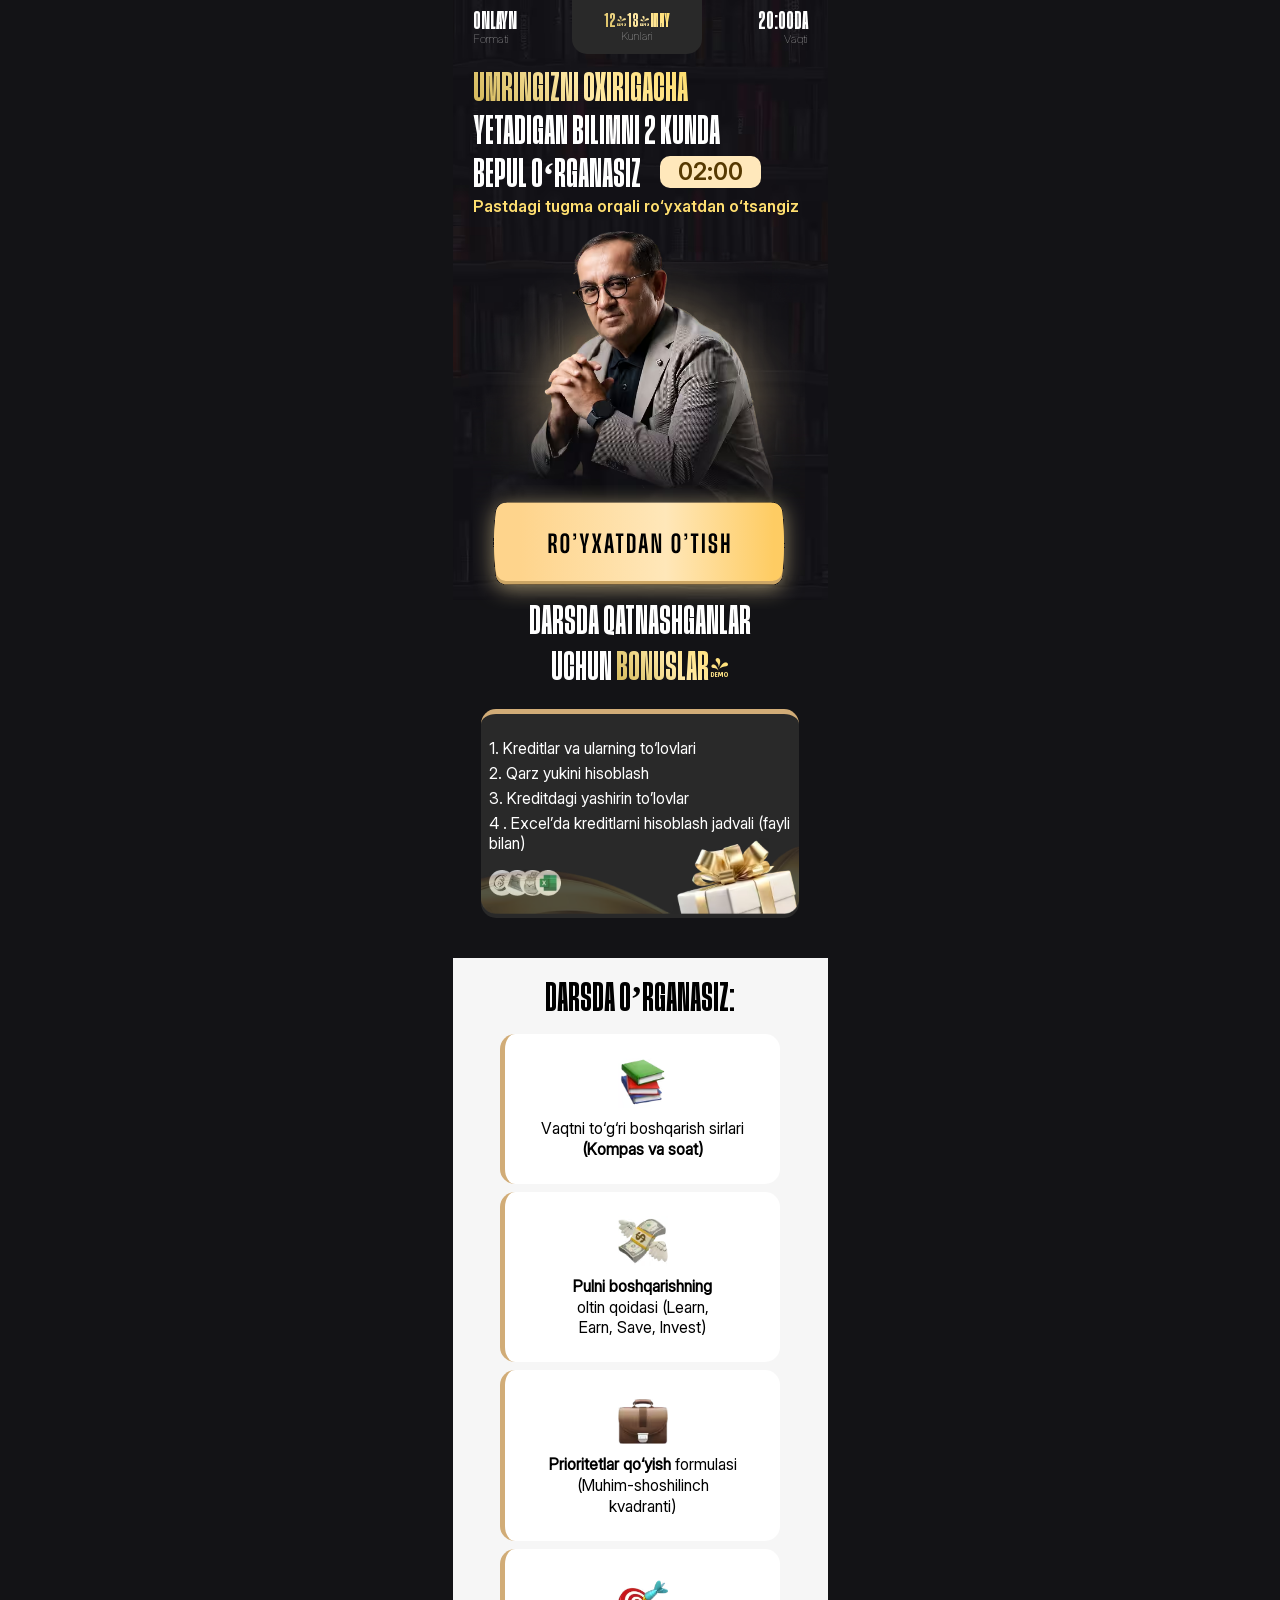
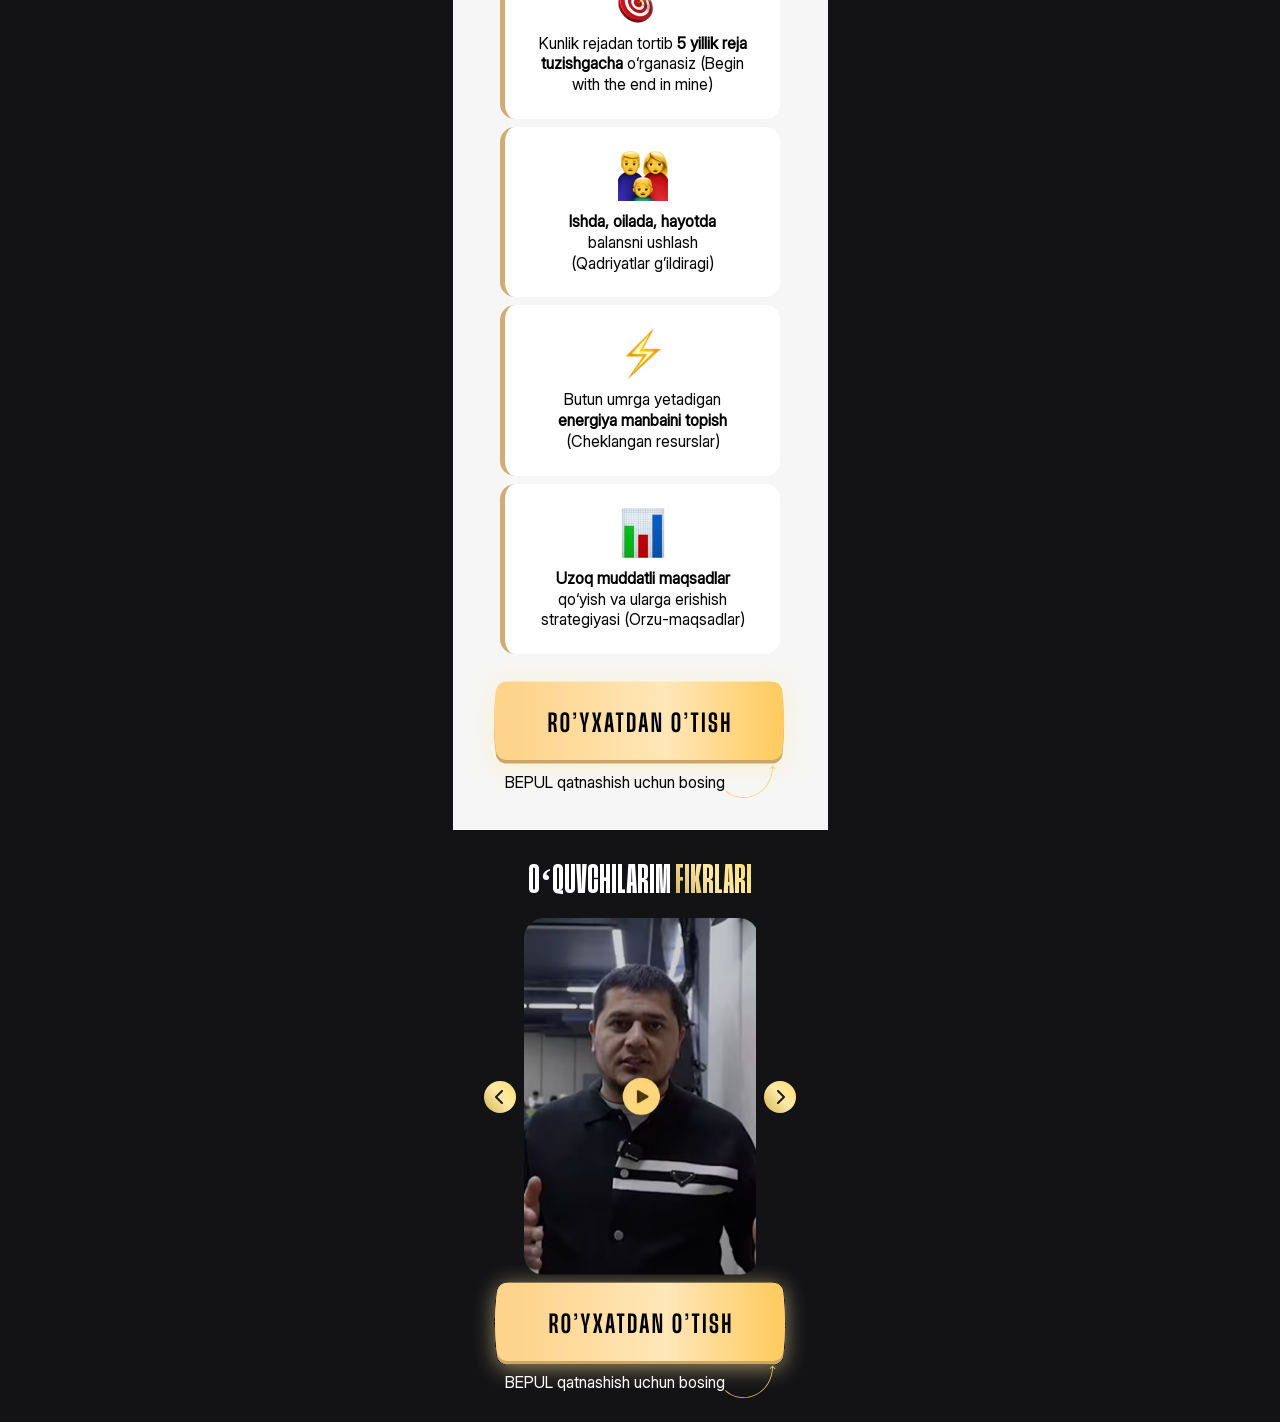
==== index.html @ b41fcd42 "add" ====
<!DOCTYPE html>
<html lang="uz">

<head>
  <meta charset="UTF-8">
  <meta name="viewport" content="width=device-width, initial-scale=1.0">
  <title>a</title>
  <style>
    * {
      margin: 0;
      padding: 0;
      box-sizing: border-box
    }

    body {
      background-color: #131316
    }

    .container {
      max-width: 375px;
      margin: 0 auto;
      padding-left: 20px;
      padding-right: 20px
    }

    .wrapper {
      background-image: url(../images/hero/wrapper__logo.avif);
      background-repeat: no-repeat;
      background-size: cover;
      background-position: center;
      max-width: 375px;
      margin: 0 auto
    }

    .header {
      max-width: 375px;
      margin: 0 auto;
      margin-bottom: 14px
    }

    .header__container {
      display: flex;
      align-items: center;
      justify-content: space-between
    }

    .header__row {
      display: flex;
      flex-direction: column;
      align-items: start
    }

    .header__row__bottom {
      display: flex;
      flex-direction: column;
      align-items: end
    }

    .row__title {
      font-family: Herokid;
      font-weight: 600;
      font-size: 23px;
      line-height: 100%;
      text-transform: uppercase;
      color: #fff
    }

    .row__description {
      font-family: InterLight;
      font-weight: 300;
      font-size: 12px;
      line-height: 100%;
      color: #C6C6C6
    }

    .header__row__col {
      display: flex;
      align-items: center;
      flex-direction: column;
      border-bottom-right-radius: 15px;
      border-bottom-left-radius: 15px;
      background-color: #292929;
      padding: 12px 32px
    }

    .col__title {
      font-family: Herokid;
      font-weight: 600;
      font-size: 18px;
      line-height: 100%;
      text-align: center;
      text-transform: uppercase;
      color: #fff0;
      background: linear-gradient(229.81deg, #FFDF70 .91%, #FFE9A6 47.68%, rgb(255 223 112 / .831373) 94.44%);
      background-clip: text
    }

    .hero {
      padding-bottom: 32px
    }

    .hero__col {
      display: flex;
      align-items: end
    }

    .hero__title {
      font-family: Herokid;
      font-weight: 600;
      font-size: clamp(24px, 10vw, 36px);
      line-height: 120%;
      letter-spacing: 2%;
      text-transform: uppercase;
      color: #FFF
    }

    .hero__title span {
      background: linear-gradient(229.81deg, #FFDF70 .91%, #FFE9A6 47.68%, rgb(255 223 112 / .831373) 94.44%);
      color: #fff0;
      background-clip: text
    }

    .timer-container {
      background-color: #FFE8BB;
      height: 32px;
      padding: 4px 18px;
      border-radius: 10px;
      margin-left: -60px;
      margin-bottom: 10px
    }

    .timer {
      font-family: InterSemiBold;
      font-weight: 700;
      font-size: 23.75px;
      line-height: 100%;
      letter-spacing: 0%;
      text-transform: uppercase;
      color: #563901
    }

    .hero__text {
      font-family: InterSemiBold;
      font-weight: 600;
      font-size: clamp(12px, 4vw, 16px);
      line-height: 100%;
      color: #FFDF70;
      margin-bottom: 11px
    }

    .logo {
      max-width: 332px;
      width: 100%;
      height: auto;
    }

    .btn {
      background-color: #fff0;
      border: none;
      max-width: 332px;
      width: 100%;
      margin-top: -120px
    }

    .btn__img {
      max-width: 332px;
      width: 100%;
      cursor: pointer;
      height: auto
    }

    .bonus {
      margin-top: -45px;
      padding-bottom: 40px;
      background-color: #131316;
      max-width: 375px;
      margin-left: auto;
      margin-right: auto
    }

    .bonus__title {
      font-family: Herokid;
      font-weight: 600;
      font-size: 36px;
      line-height: 130%;
      text-align: center;
      text-transform: uppercase;
      color: #FFF;
      margin-bottom: 16px
    }

    .bonus__title span {
      background: linear-gradient(229.81deg, #FFDF70 .91%, #FFE9A6 47.68%, rgb(255 223 112 / .831373) 94.44%);
      background-clip: text;
      color: #fff0
    }

    .bonus__inner {
      max-width: 318px;
      width: 100%;
      background-color: #292929;
      border-top: 5px solid #D1AC77;
      border-radius: 15px;
      margin-left: auto;
      margin-right: auto
    }

    .bonus__list {
      list-style: none;
      padding: 24px 0 16px 8px;
      display: flex;
      flex-direction: column;
      gap: 4px
    }

    .bonus__link {
      font-family: InterRegular;
      font-weight: 400;
      font-size: 16px;
      line-height: 130%;
      text-decoration: none;
      color: #fff
    }

    .bonus__images {
      padding: 0 0 0 8px;
      height: auto
    }

    .bonus__logo {
      margin-top: -870px;
      height: auto;
      max-width: 332px;
      width: 100%
    }

    .learn {
      padding-top: 24px;
      padding-bottom: 18px;
      background-color: #F6F6F6;
      max-width: 375px;
      margin-left: auto;
      margin-right: auto
    }

    .learn__title {
      font-family: Herokid;
      font-weight: 600;
      font-size: 36px;
      line-height: 100%;
      text-transform: uppercase;
      color: #000;
      text-align: center;
      margin-bottom: 16px
    }

    .learn__inner {
      margin-bottom: 120px
    }

    .inner__row {
      max-width: 280px;
      width: 100%;
      padding: 24px 30px;
      background-color: #FFF;
      border-left: 5px solid #D1AC77;
      border-radius: 15px;
      display: flex;
      align-items: center;
      flex-direction: column;
      gap: 10px;
      justify-content: center;
      margin-left: auto;
      margin-right: auto;
      margin-bottom: 8px
    }

    .learn__text {
      font-family: InterRegular;
      font-weight: 400;
      font-size: 16px;
      line-height: 130%;
      letter-spacing: 0%;
      text-align: center
    }

    .learn__image {
      height: auto
    }

    .learn__text b {
      font-weight: 900;
      font-size: 16px;
      line-height: 130%
    }

    .bottom__flex {
      margin-top: -40px;
      display: flex;
      align-items: center;
      justify-content: center
    }

    .flex__text {
      font-family: InterRegular;
      font-weight: 400;
      font-size: 16px;
      line-height: 100%
    }

    .reviews {
      background-color: #131316;
      max-width: 375px;
      margin-left: auto;
      margin-right: auto;
      padding: 34px 0 10px
    }

    .reviews__title {
      font-family: Herokid;
      font-weight: 600;
      font-size: 36px;
      line-height: 100%;
      text-align: center;
      text-transform: uppercase;
      margin-bottom: 18px;
      color: #fff
    }

    .reviews__title span {
      background: linear-gradient(229.81deg, #FFDF70 .91%, #FFE9A6 47.68%, rgb(255 223 112 / .831373) 94.44%);
      background-clip: text;
      color: #fff0
    }

    .reviews__slider {
      display: flex;
      align-items: center;
      justify-content: center;
      gap: 8px;
      margin-bottom: 110px
    }

    .reviews__nav {
      flex-shrink: 0;
      width: 32px;
      height: 32px;
      border: none;
      border-radius: 50%;
      background: linear-gradient(229.81deg, #FFDF70 .91%, #FFE9A6 47.68%, rgb(255 223 112 / .831373) 94.44%);
      display: flex;
      align-items: center;
      justify-content: center;
      cursor: pointer
    }

    .reviews__viewport {
      width: 232px;
      overflow: hidden
    }

    .reviews__track {
      display: flex;
      gap: 20px;
      transition: transform 0.4s ease;
      will-change: transform
    }

    .track__img {
      height: auto
    }

    .reviews__slide {
      flex: 0 0 100%;
      display: flex;
      justify-content: center
    }

    .reviews__card {
      position: relative;
      width: 100%;
      max-width: 230px;
      aspect-ratio: 232 / 312;
      border-radius: 12px;
      background-color: #2A2A2A;
      background-size: cover;
      background-position: center;
      background-repeat: no-repeat;
      overflow: hidden;
      height: 357px
    }

    .reviews__play {
      position: absolute;
      top: 50%;
      left: 50%;
      transform: translate(-50%, -50%);
      width: 48px;
      height: 48px;
      border: none;
      border-radius: 50%;
      background: linear-gradient(229.81deg, #FFDF70 .91%, #FFE9A6 47.68%, rgb(255 223 112 / .831373) 94.44%);
      display: flex;
      align-items: center;
      justify-content: center;
      cursor: pointer
    }

    .reviews__play svg {
      margin-left: 3px
    }

    .reviews__bottom {
      display: flex;
      flex-direction: column;
      align-items: center
    }

    .reviews__flex {
      margin-top: -40px
    }

    .reviews__flex-text {
      color: #FFF
    }
  </style>
  <link rel="stylesheet" href="./css/main.css" media="print" onload="this.media='all'" />
  <noscript>
    <link rel="stylesheet" href="./css/main.css" />
  </noscript>
</head>

<body>

  <div class="wrapper">
    <header class="header">
      <div class="header__container container">
        <div class="header__row">
          <h4 class="row__title">Onlayn</h4>
          <p class="row__description">Formati</p>
        </div>
        <div class="header__row__col">
          <h4 class="col__title">12-13-may</h4>
          <p class="row__description">Kunlari</p>
        </div>
        <div class="header__row__bottom">
          <h4 class="row__title">20:00da</h4>
          <p class="row__description">Vaqti</p>
        </div>
      </div>
    </header>

    <section class="hero">
      <div class="hero__container container">
        <div class="hero__col">
          <h1 class="hero__title"><span>Umringizni oxirigacha <br></span> yetadigan bilimni 2 kunda <br> bepul
            o‘rganasiz </h1>
          <div class="timer-container">
            <p class="timer" id="timer">01:59</p>
          </div>
        </div>
        <p class="hero__text">Pastdagi tugma orqali ro‘yxatdan o‘tsangiz</p>
        <img src="./images/hero/logo.avif" width="336" height="337" fetchpriority="high" decoding="async" alt="img"
          class="logo">
        <button class="btn" id="open">
          <img src="./images/hero/btn.svg" width="352" height="160" loading="lazy" decoding="async" alt="img"
            class="btn__img">
        </button>
      </div>
    </section>
  </div>

  <section class="bonus">
    <div class="bonus__container container">
      <h2 class="bonus__title">darsda qatnashganlar <br>
        uchun <span>bonuslar!</span></h2>
      <div class="bonus__inner">
        <ul class="bonus__list">
          <li class="bonus__item">
            <a href="" class="bonus__link">
              1. Kreditlar va ularning to‘lovlari
            </a>
          </li>
          <li class="bonus__item">
            <a href="" class="bonus__link">
              2. Qarz yukini hisoblash
            </a>
          </li>
          <li class="bonus__item">
            <a href="" class="bonus__link">
              3. Kreditdagi yashirin to’lovlar
            </a>
          </li>
          <li class="bonus__item">
            <a href="" class="bonus__link">
              4 . Excel’da kreditlarni hisoblash
              jadvali (fayli bilan)
            </a>
          </li>
        </ul>
        <img src="./images/bonus/bonus__image.avif" width="80" height="25" loading="lazy" decoding="" alt=""
          class="bonus__images">
        <img src="./images/bonus/Mask group (4).avif" width="338" height="146" loading="lazy" decoding="async" alt=""
          class="bonus__logo">
      </div>
    </div>
  </section>

  <section class="learn">
    <div class="learn__container container">
      <h2 class="learn__title">darsda o’rganasiz:</h2>
      <div class="learn__inner">
        <div class="inner__row">
          <img src="./images/learn/📚.avif" width="50" height="62" alt="img" loading="lazy" decoding="async"
            class="learn__image">
          <p class="learn__text">Vaqtni to‘g‘ri boshqarish sirlari <b>(Kompas va soat)</b></p>
        </div>
        <div class="inner__row">
          <img src="./images/learn/💸.avif" width="50" height="62" alt="img" loading="lazy" decoding="async"
            class="learn__image">
          <p class="learn__text"><b>Pulni boshqarishning</b> <br> oltin qoidasi (Learn, <br> Earn, Save, Invest)</p>
        </div>
        <div class="inner__row">
          <img src="./images/learn/💼.avif" width="50" height="62" alt="img" loading="lazy" decoding="async"
            class="learn__image">
          <p class="learn__text"><b>Prioritetlar qo‘yish</b> formulasi <br> (Muhim-shoshilinch <br> kvadranti)</p>
        </div>
        <div class="inner__row">
          <img src="./images/learn/🎯.avif" width="50" height="62" alt="img" loading="lazy" decoding="async"
            class="learn__image">
          <p class="learn__text">Kunlik rejadan tortib <b>5 yillik reja tuzishgacha</b> o‘rganasiz (Begin with the end
            in mine)
          </p>
        </div>
        <div class="inner__row">
          <img src="./images/learn/👨‍👩‍👦.avif" width="50" height="62" alt="img" loading="lazy" decoding="async"
            class="learn__image">
          <p class="learn__text"><b>Ishda, oilada, hayotda <br></b> balansni ushlash <br> (Qadriyatlar g’ildiragi)</p>
        </div>
        <div class="inner__row">
          <img src="./images/learn/⚡️.avif" width="50" height="62" alt="img" loading="lazy" decoding="async"
            class="learn__image">
          <p class="learn__text">Butun umrga yetadigan <b>energiya manbaini topish</b> (Cheklangan resurslar)</p>
        </div>
        <div class="inner__row">
          <img src="./images/learn/📊.avif" width="50" height="62" alt="img" loading="lazy" decoding="async"
            class="learn__image">
          <p class="learn__text"><b>Uzoq muddatli maqsadlar</b> qo‘yish va ularga erishish strategiyasi (Orzu-maqsadlar)
          </p>
        </div>
      </div>
      <div class="learn__bottom">
        <button class="btn" id="open">
          <img src="./images/hero/btn.svg" width="352" height="160" loading="lazy" decoding="async" alt="img"
            class="btn__img">
        </button>
        <div class="bottom__flex">
          <p class="flex__text">BEPUL qatnashish uchun bosing </p>
          <img src="./images/learn/learn__arrow.svg" width="51" height="60" loading="lazy" decoding="async" alt="">
        </div>
      </div>
    </div>
  </section>

  <footer class="reviews">
    <div class="reviews__container container">
      <h2 class="reviews__title">O‘quvchilarim <span>fikrlari</span></h2>
      <div class="reviews__slider">
        <button class="reviews__nav reviews__nav--prev" type="button" aria-label="Oldingi">
          <svg width="14" height="14" viewBox="0 0 14 14" fill="none" xmlns="http://www.w3.org/2000/svg">
            <path d="M9 1L3 7L9 13" stroke="#1A1A1A" stroke-width="2" stroke-linecap="round" stroke-linejoin="round" />
          </svg>
        </button>
        <div class="reviews__viewport">
          <div class="reviews__track">
            <img src="./images/swiper.avif" width="235" height="235" loading="lazy" decoding="async" alt="img"
              class="track__img">
          </div>
        </div>
        <button class="reviews__nav reviews__nav--next" type="button" aria-label="Keyingi">
          <svg width="14" height="14" viewBox="0 0 14 14" fill="none" xmlns="http://www.w3.org/2000/svg">
            <path d="M5 1L11 7L5 13" stroke="#1A1A1A" stroke-width="2" stroke-linecap="round" stroke-linejoin="round" />
          </svg>
        </button>
      </div>
      <div class="reviews__bottom">
        <button class="btn" id="open">
          <img src="./images/hero/btn.svg" width="352" height="160" loading="lazy" decoding="async" alt="img"
            class="btn__img">
        </button>
        <div class="bottom__flex reviews__flex">
          <p class="flex__text reviews__flex-text">BEPUL qatnashish uchun bosing</p>
          <img src="./images/learn/learn__arrow.svg" width="51" height="60" loading="lazy" decoding="async" alt="">
        </div>
      </div>
    </div>
  </footer>

  <div id="registrationModal" class="homeModal" style="display: none">
    <div class="homeModalOverlay"></div>
    <div class="homeFormContainer">
      <button class="closeButton" id="closeModalBtn">
        <svg xmlns="http://www.w3.org/2000/svg" width="16" height="16" viewBox="0 0 12 12" fill="none">
          <path d="M1 11L11 1M1 1.00001L11 11" stroke="currentColor" stroke-width="1.5" stroke-linecap="round" />
        </svg>
      </button>
      <div class="homeFormTop">
        <h1 class="homeFormTopTitle">
          Ro'yxatdan o'tish uchun <br> ma'lumotlaringizni kiriting!
        </h1>
      </div>
      <form id="registrationForm" name="contact-form">
        <div class="HomeFormRow">
          <label class="HomeFormRowLabel" for="name">Ismingiz:</label>
          <input class="HomeFormRowInput" type="text" id="name" name="name" placeholder="Ismingizni kiriting"
            autocomplete="name" />
          <p class="homeFormErrorText" id="nameError" style="display: none">❌ Ismingizni kiriting!</p>
        </div>

        <div class="HomeFormRow">
          <label class="HomeFormRowLabel" for="phone">Telefon raqamingiz:</label>
          <div class="phone-input-container">
            <button type="button" class="selected-country" id="selectedCountry">
              <div id="selectedCountryFlag" style="display: flex; align-items: center;"></div>
              <svg id="dropdownIcon" xmlns="http://www.w3.org/2000/svg" width="16" height="16" viewBox="0 0 24 24"
                fill="none" stroke="currentColor" stroke-width="2" stroke-linecap="round" stroke-linejoin="round">
                <polyline points="6 9 12 15 18 9"></polyline>
              </svg>
              <span class="selected-code" id="selectedCountryCodeText">+998</span>
            </button>
            <div class="country-dropdown" id="countryDropdown" style="display:none"></div>
            <div class="phone-field" style="flex: 1;">
              <input class="HomeFormRowInput phone-input" type="tel" id="phone" name="phone" inputmode="numeric"
                placeholder="88 888 88 88" autocomplete="tel"
                style="border: none; background-color: transparent; padding-left: 5px; width: 100%;" />
            </div>
          </div>
          <p class="homeFormErrorText" id="phoneError" style="display:none">❌ Telefon raqam mos emas!</p>
        </div>

        <button type="submit" class="HomeFormBtn" id="submitBtn">DAVOM ETISH</button>
      </form>
    </div>
  </div>

  <script defer src="./js/phoneFormatter.js"></script>
  <script defer src="./js/app.js"></script>
</body>

</html>
---- css/main.css ----
@font-face {
  font-family: Herokid;
  src: url(../fonts/Herokid/Herokid.subset.woff2) format('woff2');
  font-display: swap;
}

@font-face {
  font-family: InterLight;
  src: url(../fonts/Inter/Inter_28pt-Thin.subset.woff2) format('woff2');
  font-display: swap;
}

@font-face {
  font-family: InterRegular;
  src: url(../fonts/Inter/Inter_28pt-Regular.subset.woff2) format('woff2');
  font-display: swap;
}

@font-face {
  font-family: InterSemiBold;
  src: url(../fonts/Inter/Inter_28pt-SemiBold.subset.woff2) format('woff2');
  font-display: swap;
}

.homeModal,.homeModalOverlay{position:fixed;top:0;height:100vh;width:100%;left:0}.homeModal{z-index:30;justify-content:center;align-items:center;display:flex}.homeModalOverlay{background-color:rgb(0 0 0 / .3);backdrop-filter:blur(5px)}.homeFormContainer{position:fixed;z-index:30;background-color:#fff;color:#000;border-radius:8px;padding:20px 40px 40px;width:100%;max-width:520px;box-shadow:0 4px 12px rgb(0 0 0 / .1);margin:0 20px;top:50%;left:50%;transform:translate(-50%,-50%)}.homeFormTop{display:flex;justify-content:space-between}.homeFormTopTitle{font-family:Inter,sans-serif;font-size:clamp(21px, 6.6vw, 24px);margin:0 0 20px;color:#000;font-weight:600;text-align:center;margin-left:auto;margin-right:auto}.closeButton{background:0 0;border:none;cursor:pointer;padding:4px;justify-content:center;align-items:center;display:flex;position:absolute;top:20px;right:20px;color:#000}.homeFormErrorText{color:#e53e3e;margin-bottom:12px;font-size:14px;font-family:system-ui,-apple-system,sans-serif;padding-top:5px;padding-bottom:5px}.HomeFormRowInput,.HomeFormRowLabel{font-family:system-ui,-apple-system,sans-serif;font-size:18px}.HomeFormRow{margin-bottom:20px}.HomeFormRowLabel{display:block;margin-bottom:6px;color:#000}.HomeFormRowInput{width:100%;padding:10px 16px;border:1px solid #c9c9c9;min-height:48px;background-color:#f3f7f8;border-radius:6px;font-weight:400;outline:0;height:50px;transition:border-color .2s}.HomeFormRowInput:focus{border-color:#FB0}.HomeFormRowInput::placeholder{color:#aaa}.HomeFormBtn{font-family:sans-serif;height:60px;width:100%;cursor:pointer;border-radius:10px;background:#FB0;transition:.3s;font-weight:700;font-size:28px;color:#fff;text-transform:uppercase;border:none;position:relative;display:flex;align-items:center;justify-content:center}.phone-input-container{display:flex;align-items:center;position:relative;border:1px solid #c9c9c9;background-color:#fff0;border-radius:6px}.selected-code{display:flex;margin-left:10px}.selected-country{display:flex;align-items:center;padding:10px;padding-right:0;border-radius:6px;cursor:pointer;min-height:50px;font-family:sans-serif;font-size:18px;font-weight:400;min-width:max-content;border:none;background-color:#fff0}.country-dropdown{position:absolute;top:110%;left:0;width:100%;background-color:#fff;border:1px solid #c9c9c9;border-radius:6px;box-shadow:0 4px 12px rgb(0 0 0 / .1);z-index:40;max-height:200px;overflow-y:auto}.country-option{display:flex;justify-content:space-between;align-items:center;padding:10px;cursor:pointer}.country-option:hover{background-color:#f3f7f8}.country-option.selected{background-color:#e6f0fa}@media screen and (max-width:768px){.homeFormContainer{max-width:100%;padding:80px 20px 20px;margin:0;border-radius:6px;height:100vh}.homeFormTopTitle{text-align:center;max-width:408px;margin-left:auto;margin-right:auto;font-weight:700;margin-bottom:15px}.homeFormTop{flex-direction:column;align-items:flex-start}.closeButton{width:100%;height:50px;background-color:#000;color:#fff;padding-right:20px;top:0;left:0;justify-content:end}.homeFormErrorText{font-size:12px;margin-bottom:8px}.HomeFormRowLabel{margin-bottom:6px}.HomeFormRowInput{padding:0 12px;min-height:40px;background-color:#fff0}.HomeFormRowInput::placeholder{color:#a3a3a3}.HomeFormBtn{font-size:18px;font-weight:700;margin-top:24px}}@media screen and (max-width:480px){.homeFormContainer{max-width:100%;padding:80px 20px 20px;margin:0;border-radius:6px;height:100vh}.homeFormTopTitle{text-align:center;margin:0 auto 15px}.homeFormErrorText{font-size:12px;margin-bottom:8px}.HomeFormRowLabel{margin-bottom:6px}.HomeFormRowInput{padding:0 12px;min-height:40px;background-color:#fff0;border-radius:10px}.HomeFormRowInput::placeholder{color:#a3a3a3}.HomeFormBtn{font-size:16px;padding:10px 0;margin-top:24px;height:50px}}.homeModal,.homeModalOverlay{position:fixed;top:0;height:100vh;width:100%;left:0}.homeModal{z-index:30;justify-content:center;align-items:center;display:flex}.homeModalOverlay{background-color:rgb(0 0 0 /.3);backdrop-filter:blur(5px)}.homeFormContainer{position:relative;z-index:30;background-color:#fff;color:#000;border-radius:8px;padding:20px 40px 40px;width:100%;max-width:520px;box-shadow:0 4px 12px rgb(0 0 0 / .1);margin:0 20px;position:fixed;top:50%;left:50%;transform:translate(-50%,-50%)}.homeFormTop{display:flex;justify-content:space-between}.homeFormTopTitle{font-family:Inter,sans-serif;font-size:clamp(21px, 6.6vw, 24px);margin:0 0 20px;color:#000;font-weight:600;text-align:center;margin-left:auto;margin-right:auto}.closeButton{background:0 0;border:none;cursor:pointer;padding:4px;justify-content:center;align-items:center;display:flex;position:absolute;top:20px;right:20px;color:#000}.homeFormErrorText{color:#e53e3e;margin-bottom:12px;font-size:14px;font-family:system-ui,-apple-system,BlinkMacSystemFont,"Segoe UI",sans-serif;padding-top:5px;padding-bottom:5px}.HomeFormRowInput,.HomeFormRowLabel{font-family:system-ui,-apple-system,BlinkMacSystemFont,"Segoe UI",sans-serif;font-size:18px}.HomeFormRow{margin-bottom:20px}.HomeFormRowLabel{display:block;margin-bottom:6px;color:#000}.HomeFormRowInput{width:100%;padding:10px 16px;border:1px solid #c9c9c9;min-height:48px;background-color:#f3f7f8;border-radius:6px;font-weight:400;outline:0;height:50px;transition:border-color 0.2s}.HomeFormRowInput:focus{border-color:#e71f1f}.HomeFormRowInput::placeholder{color:#aaa}.HomeFormBtn{font-family:sans-serif;height:60px;width:100%;cursor:pointer;border-radius:10px;background:linear-gradient(270deg,#FECC63 3.64%,#FFE7B9 40.8%,#FED48C 91.15%);transition:0.3s;font-weight:700;font-size:28px;color:#fff;text-transform:uppercase;border:none;position:relative;display:flex;align-items:center;justify-content:center}.phone-input-container{display:flex;align-items:center;position:relative;border:1px solid #c9c9c9;background-color:#fff0;border-radius:6px}.phone-input-container:focus{border-color:#e71f1f}.selected-code{display:flex;margin-left:10px}.country-selector{position:relative;margin-right:10px}.selected-country{display:flex;align-items:center;padding:10px;padding-right:0;border-radius:6px;cursor:pointer;min-height:50px;font-family:sans-serif!important;font-size:18px;font-weight:400!important;min-width:max-content;border:none;background-color:#fff0}.country-dropdown{position:absolute;top:110%;left:0;width:100%;background-color:#fff;border:1px solid #c9c9c9;border-radius:6px;box-shadow:0 4px 12px rgb(0 0 0 / .1);z-index:40;max-height:200px;overflow-y:auto;font-family:sans-serif!important;font-weight:400!important}.country-option{display:flex;justify-content:space-between;align-items:center;padding:10px;cursor:pointer;font-family:sans-serif;font-weight:400!important}.country-option:hover{background-color:#f3f7f8}.country-option.selected{background-color:#e6f0fa}@media screen and (max-width:768px){.homeFormContainer{max-width:100%;padding:80px 20px 20px;margin:0;border-radius:6px;height:100vh}.homeFormTopTitle{text-align:center;max-width:408px;margin-left:auto;margin-right:auto;font-weight:700;margin-bottom:15px}.homeFormTop{flex-direction:column;align-items:flex-start}.closeButton{width:100%;height:50px;background-color:#000;color:#fff;padding-right:20px;top:0;left:0;justify-content:end}.homeFormErrorText{font-size:12px;margin-bottom:8px}.HomeFormRowLabel{margin-bottom:6px}.HomeFormRowInput{padding:0 12px;min-height:40px;background-color:#fff0}.HomeFormRowInput::placeholder{color:#a3a3a3}.HomeFormBtn{font-size:18px;font-weight:700;margin-top:24px}}@media screen and (max-width:480px){.homeFormContainer{max-width:100%;padding:80px 20px 20px;margin:0;border-radius:6px;height:100vh}.homeFormTopTitle{text-align:center;margin:0 auto 15px}.homeFormErrorText{font-size:12px;margin-bottom:8px}.HomeFormRowLabel{margin-bottom:6px}.HomeFormRowInput{padding:0 12px;min-height:40px;background-color:#fff0;border-radius:10px}.HomeFormRowInput::placeholder{color:#a3a3a3}.HomeFormBtn{font-size:16px;padding:10px 0;margin-top:24px;height:50px}}
/* 
* {
  margin: 0;
  padding: 0;
  box-sizing: border-box;
}

body {
  background-color: #131316;
}

.container {
  max-width: 375px;
  margin: 0 auto;
  padding-left: 20px;
  padding-right: 20px;
}

.wrapper {
  background-image: url(../images/hero/wrapper.avif);
  background-repeat: no-repeat;
  background-size: cover;
  background-position: center;
  max-width: 375px;
  margin: 0 auto
}

.header {
  max-width: 375px;
  margin: 0 auto;
  margin-bottom: 14px;
}

.header__container {
  display: flex;
  align-items: center;
  justify-content: space-between;
}

.header__row {
  display: flex;
  flex-direction: column;
  align-items: start;
}

.header__row__bottom {
  display: flex;
  flex-direction: column;
  align-items: end;
}

.row__title {
  font-family: Herokid;
  font-weight: 600;
  font-size: 23px;
  line-height: 100%;
  text-transform: uppercase;
  color: white;
}

.row__description {
  font-family: InterLight;
  font-weight: 300;
  font-size: 12px;
  line-height: 100%;
  color: #C6C6C6;
}

.header__row__col {
  display: flex;
  align-items: center;
  flex-direction: column;
  border-bottom-right-radius: 15px;
  border-bottom-left-radius: 15px;
  background-color: #292929;
  padding: 12px 32px;
}

.col__title {
  font-family: Herokid;
  font-weight: 600;
  font-size: 18px;
  line-height: 100%;
  text-align: center;
  text-transform: uppercase;
  color: transparent;
  background: linear-gradient(229.81deg, #FFDF70 0.91%, #FFE9A6 47.68%, rgba(255, 223, 112, 0.831373) 94.44%);
  background-clip: text;
}

.hero {
  padding-bottom: 32px;
}

.hero__col {
  display: flex;
  align-items: end;

}

.hero__title {
  font-family: Herokid;
  font-weight: 600;
  font-size: clamp(24px, 10vw, 36px);
  line-height: 120%;
  letter-spacing: 2%;
  text-transform: uppercase;
  color: #FFFFFF;
}

.hero__title span {
  background: linear-gradient(229.81deg, #FFDF70 0.91%, #FFE9A6 47.68%, rgba(255, 223, 112, 0.831373) 94.44%);
  color: transparent;
  background-clip: text
}

.timer-container {
  background-color: #FFE8BB;
  height: 32px;
  padding: 4px 18px;
  border-radius: 10px;
  margin-left: -60px;
  margin-bottom: 10px;
}

.timer {
  font-family: InterSemiBold;
  font-weight: 700;
  font-size: 23.75px;
  line-height: 100%;
  letter-spacing: 0%;
  text-transform: uppercase;
  color: #563901;
}

.hero__text {
  font-family: InterSemiBold;
  font-weight: 600;
  font-size: clamp(12px, 4vw, 16px);
  line-height: 100%;
  color: #FFDF70;
  margin-bottom: 11px;
}

.logo {
  max-width: 332px;
  width: 100%;
  height: auto;
}

.btn {
  background-color: transparent;
  border: none;
  max-width: 332px;
  width: 100%;
  margin-top: -120px;
}

.btn__img {
  max-width: 332px;
  width: 100%;
  cursor: pointer;
}

.bonus {
  margin-top: -45px;
  padding-bottom: 40px;
  background-color: #131316;
  max-width: 375px;
  margin-left: auto;
  margin-right: auto;
}

.bonus__title {
  font-family: Herokid;
  font-weight: 600;
  font-size: 36px;
  line-height: 130%;
  text-align: center;
  text-transform: uppercase;
  color: #FFFFFF;
  margin-bottom: 16px;
}

.bonus__title span {
  background: linear-gradient(229.81deg, #FFDF70 0.91%, #FFE9A6 47.68%, rgba(255, 223, 112, 0.831373) 94.44%);
  background-clip: text;
  color: transparent;
}

.bonus__inner {
  max-width: 318px;
  width: 100%;
  background-color: #292929;
  border-top: 5px solid #D1AC77;
  border-radius: 15px;
  margin-left: auto;
  margin-right: auto;
}

.bonus__list {
  list-style: none;
  padding: 24px 0 16px 8px;
  display: flex;
  flex-direction: column;
  gap: 4px;
}

.bonus__link {
  font-family: InterRegular;
  font-weight: 400;
  font-size: 16px;
  line-height: 130%;
  text-decoration: none;
  color: white;
}

.bonus__images {
  padding: 0px 0 0px 8px;
  height: auto;
}

.bonus__logo {
  margin-top: -870px;
  height: auto;
  max-width: 332px;
  width: 100%;
}

.learn {
  padding-top: 24px;
  padding-bottom: 18px;
  background-color: #F6F6F6;
  max-width: 375px;
  margin-left: auto;
  margin-right: auto
}

.learn__title {
  font-family: Herokid;
  font-weight: 600;
  font-size: 36px;
  line-height: 100%;
  text-transform: uppercase;
  color: #000000;
  text-align: center;
  margin-bottom: 16px;
}

.learn__inner {
  margin-bottom: 120px;
}

.inner__row {
  max-width: 280px;
  width: 100%;
  padding: 24px 30px;
  background-color: #FFFFFF;
  border-left: 5px solid #D1AC77;
  border-radius: 15px;
  display: flex;
  align-items: center;
  flex-direction: column;
  gap: 10px;
  justify-content: center;
  margin-left: auto;
  margin-right: auto;
  margin-bottom: 8px;
}

.learn__text {
  font-family: InterRegular;
  font-weight: 400;
  font-size: 16px;
  line-height: 130%;
  letter-spacing: 0%;
  text-align: center;
}

.learn__image {
  height: auto;
}

.learn__text b {
  font-weight: 900;
  font-size: 16px;
  line-height: 130%;
}

.bottom__flex {
  margin-top: -40px;
  display: flex;
  align-items: center;
  justify-content: center;
}

.flex__text {
  font-family: InterRegular;
  font-weight: 400;
  font-size: 16px;
  line-height: 100%;
}

.reviews {
  background-color: #131316;
  max-width: 375px;
  margin-left: auto;
  margin-right: auto;
  padding: 34px 0 10px;
}

.reviews__title {
  font-family: Herokid;
  font-weight: 600;
  font-size: 36px;
  line-height: 100%;
  text-align: center;
  text-transform: uppercase;
  margin-bottom: 18px;
  color: white;
}

.reviews__title span {
  background: linear-gradient(229.81deg, #FFDF70 0.91%, #FFE9A6 47.68%, rgba(255, 223, 112, 0.831373) 94.44%);
  background-clip: text;
  color: transparent;
}

.reviews__slider {
  display: flex;
  align-items: center;
  justify-content: center;
  gap: 8px;
  margin-bottom: 110px;
}

.reviews__nav {
  flex-shrink: 0;
  width: 32px;
  height: 32px;
  border: none;
  border-radius: 50%;
  background: linear-gradient(229.81deg, #FFDF70 0.91%, #FFE9A6 47.68%, rgba(255, 223, 112, 0.831373) 94.44%);
  display: flex;
  align-items: center;
  justify-content: center;
  cursor: pointer;
}

.reviews__viewport {
  width: 232px;
  overflow: hidden;
}

.reviews__track {
  display: flex;
  gap: 20px;
  transition: transform 0.4s ease;
  will-change: transform;
}

.reviews__slide {
  flex: 0 0 100%;
  display: flex;
  justify-content: center;
}

.reviews__card {
  position: relative;
  width: 100%;
  max-width: 230px;
  aspect-ratio: 232 / 312;
  border-radius: 12px;
  background-color: #2A2A2A;
  background-size: cover;
  background-position: center;
  background-repeat: no-repeat;
  overflow: hidden;
  height: 357px;
}

.reviews__play {
  position: absolute;
  top: 50%;
  left: 50%;
  transform: translate(-50%, -50%);
  width: 48px;
  height: 48px;
  border: none;
  border-radius: 50%;
  background: linear-gradient(229.81deg, #FFDF70 0.91%, #FFE9A6 47.68%, rgba(255, 223, 112, 0.831373) 94.44%);
  display: flex;
  align-items: center;
  justify-content: center;
  cursor: pointer;
}

.reviews__play svg {
  margin-left: 3px;
}

.reviews__bottom {
  display: flex;
  flex-direction: column;
  align-items: center;
}

.reviews__flex {
  margin-top: -40px;
}

.reviews__flex-text {
  color: #FFFFFF;
} */
---- css/main.css ----
@font-face {
  font-family: Herokid;
  src: url(../fonts/Herokid/Herokid.subset.woff2) format('woff2');
  font-display: swap;
}

@font-face {
  font-family: InterLight;
  src: url(../fonts/Inter/Inter_28pt-Thin.subset.woff2) format('woff2');
  font-display: swap;
}

@font-face {
  font-family: InterRegular;
  src: url(../fonts/Inter/Inter_28pt-Regular.subset.woff2) format('woff2');
  font-display: swap;
}

@font-face {
  font-family: InterSemiBold;
  src: url(../fonts/Inter/Inter_28pt-SemiBold.subset.woff2) format('woff2');
  font-display: swap;
}

.homeModal,.homeModalOverlay{position:fixed;top:0;height:100vh;width:100%;left:0}.homeModal{z-index:30;justify-content:center;align-items:center;display:flex}.homeModalOverlay{background-color:rgb(0 0 0 / .3);backdrop-filter:blur(5px)}.homeFormContainer{position:fixed;z-index:30;background-color:#fff;color:#000;border-radius:8px;padding:20px 40px 40px;width:100%;max-width:520px;box-shadow:0 4px 12px rgb(0 0 0 / .1);margin:0 20px;top:50%;left:50%;transform:translate(-50%,-50%)}.homeFormTop{display:flex;justify-content:space-between}.homeFormTopTitle{font-family:Inter,sans-serif;font-size:clamp(21px, 6.6vw, 24px);margin:0 0 20px;color:#000;font-weight:600;text-align:center;margin-left:auto;margin-right:auto}.closeButton{background:0 0;border:none;cursor:pointer;padding:4px;justify-content:center;align-items:center;display:flex;position:absolute;top:20px;right:20px;color:#000}.homeFormErrorText{color:#e53e3e;margin-bottom:12px;font-size:14px;font-family:system-ui,-apple-system,sans-serif;padding-top:5px;padding-bottom:5px}.HomeFormRowInput,.HomeFormRowLabel{font-family:system-ui,-apple-system,sans-serif;font-size:18px}.HomeFormRow{margin-bottom:20px}.HomeFormRowLabel{display:block;margin-bottom:6px;color:#000}.HomeFormRowInput{width:100%;padding:10px 16px;border:1px solid #c9c9c9;min-height:48px;background-color:#f3f7f8;border-radius:6px;font-weight:400;outline:0;height:50px;transition:border-color .2s}.HomeFormRowInput:focus{border-color:#FB0}.HomeFormRowInput::placeholder{color:#aaa}.HomeFormBtn{font-family:sans-serif;height:60px;width:100%;cursor:pointer;border-radius:10px;background:#FB0;transition:.3s;font-weight:700;font-size:28px;color:#fff;text-transform:uppercase;border:none;position:relative;display:flex;align-items:center;justify-content:center}.phone-input-container{display:flex;align-items:center;position:relative;border:1px solid #c9c9c9;background-color:#fff0;border-radius:6px}.selected-code{display:flex;margin-left:10px}.selected-country{display:flex;align-items:center;padding:10px;padding-right:0;border-radius:6px;cursor:pointer;min-height:50px;font-family:sans-serif;font-size:18px;font-weight:400;min-width:max-content;border:none;background-color:#fff0}.country-dropdown{position:absolute;top:110%;left:0;width:100%;background-color:#fff;border:1px solid #c9c9c9;border-radius:6px;box-shadow:0 4px 12px rgb(0 0 0 / .1);z-index:40;max-height:200px;overflow-y:auto}.country-option{display:flex;justify-content:space-between;align-items:center;padding:10px;cursor:pointer}.country-option:hover{background-color:#f3f7f8}.country-option.selected{background-color:#e6f0fa}@media screen and (max-width:768px){.homeFormContainer{max-width:100%;padding:80px 20px 20px;margin:0;border-radius:6px;height:100vh}.homeFormTopTitle{text-align:center;max-width:408px;margin-left:auto;margin-right:auto;font-weight:700;margin-bottom:15px}.homeFormTop{flex-direction:column;align-items:flex-start}.closeButton{width:100%;height:50px;background-color:#000;color:#fff;padding-right:20px;top:0;left:0;justify-content:end}.homeFormErrorText{font-size:12px;margin-bottom:8px}.HomeFormRowLabel{margin-bottom:6px}.HomeFormRowInput{padding:0 12px;min-height:40px;background-color:#fff0}.HomeFormRowInput::placeholder{color:#a3a3a3}.HomeFormBtn{font-size:18px;font-weight:700;margin-top:24px}}@media screen and (max-width:480px){.homeFormContainer{max-width:100%;padding:80px 20px 20px;margin:0;border-radius:6px;height:100vh}.homeFormTopTitle{text-align:center;margin:0 auto 15px}.homeFormErrorText{font-size:12px;margin-bottom:8px}.HomeFormRowLabel{margin-bottom:6px}.HomeFormRowInput{padding:0 12px;min-height:40px;background-color:#fff0;border-radius:10px}.HomeFormRowInput::placeholder{color:#a3a3a3}.HomeFormBtn{font-size:16px;padding:10px 0;margin-top:24px;height:50px}}.homeModal,.homeModalOverlay{position:fixed;top:0;height:100vh;width:100%;left:0}.homeModal{z-index:30;justify-content:center;align-items:center;display:flex}.homeModalOverlay{background-color:rgb(0 0 0 /.3);backdrop-filter:blur(5px)}.homeFormContainer{position:relative;z-index:30;background-color:#fff;color:#000;border-radius:8px;padding:20px 40px 40px;width:100%;max-width:520px;box-shadow:0 4px 12px rgb(0 0 0 / .1);margin:0 20px;position:fixed;top:50%;left:50%;transform:translate(-50%,-50%)}.homeFormTop{display:flex;justify-content:space-between}.homeFormTopTitle{font-family:Inter,sans-serif;font-size:clamp(21px, 6.6vw, 24px);margin:0 0 20px;color:#000;font-weight:600;text-align:center;margin-left:auto;margin-right:auto}.closeButton{background:0 0;border:none;cursor:pointer;padding:4px;justify-content:center;align-items:center;display:flex;position:absolute;top:20px;right:20px;color:#000}.homeFormErrorText{color:#e53e3e;margin-bottom:12px;font-size:14px;font-family:system-ui,-apple-system,BlinkMacSystemFont,"Segoe UI",sans-serif;padding-top:5px;padding-bottom:5px}.HomeFormRowInput,.HomeFormRowLabel{font-family:system-ui,-apple-system,BlinkMacSystemFont,"Segoe UI",sans-serif;font-size:18px}.HomeFormRow{margin-bottom:20px}.HomeFormRowLabel{display:block;margin-bottom:6px;color:#000}.HomeFormRowInput{width:100%;padding:10px 16px;border:1px solid #c9c9c9;min-height:48px;background-color:#f3f7f8;border-radius:6px;font-weight:400;outline:0;height:50px;transition:border-color 0.2s}.HomeFormRowInput:focus{border-color:#e71f1f}.HomeFormRowInput::placeholder{color:#aaa}.HomeFormBtn{font-family:sans-serif;height:60px;width:100%;cursor:pointer;border-radius:10px;background:linear-gradient(270deg,#FECC63 3.64%,#FFE7B9 40.8%,#FED48C 91.15%);transition:0.3s;font-weight:700;font-size:28px;color:#fff;text-transform:uppercase;border:none;position:relative;display:flex;align-items:center;justify-content:center}.phone-input-container{display:flex;align-items:center;position:relative;border:1px solid #c9c9c9;background-color:#fff0;border-radius:6px}.phone-input-container:focus{border-color:#e71f1f}.selected-code{display:flex;margin-left:10px}.country-selector{position:relative;margin-right:10px}.selected-country{display:flex;align-items:center;padding:10px;padding-right:0;border-radius:6px;cursor:pointer;min-height:50px;font-family:sans-serif!important;font-size:18px;font-weight:400!important;min-width:max-content;border:none;background-color:#fff0}.country-dropdown{position:absolute;top:110%;left:0;width:100%;background-color:#fff;border:1px solid #c9c9c9;border-radius:6px;box-shadow:0 4px 12px rgb(0 0 0 / .1);z-index:40;max-height:200px;overflow-y:auto;font-family:sans-serif!important;font-weight:400!important}.country-option{display:flex;justify-content:space-between;align-items:center;padding:10px;cursor:pointer;font-family:sans-serif;font-weight:400!important}.country-option:hover{background-color:#f3f7f8}.country-option.selected{background-color:#e6f0fa}@media screen and (max-width:768px){.homeFormContainer{max-width:100%;padding:80px 20px 20px;margin:0;border-radius:6px;height:100vh}.homeFormTopTitle{text-align:center;max-width:408px;margin-left:auto;margin-right:auto;font-weight:700;margin-bottom:15px}.homeFormTop{flex-direction:column;align-items:flex-start}.closeButton{width:100%;height:50px;background-color:#000;color:#fff;padding-right:20px;top:0;left:0;justify-content:end}.homeFormErrorText{font-size:12px;margin-bottom:8px}.HomeFormRowLabel{margin-bottom:6px}.HomeFormRowInput{padding:0 12px;min-height:40px;background-color:#fff0}.HomeFormRowInput::placeholder{color:#a3a3a3}.HomeFormBtn{font-size:18px;font-weight:700;margin-top:24px}}@media screen and (max-width:480px){.homeFormContainer{max-width:100%;padding:80px 20px 20px;margin:0;border-radius:6px;height:100vh}.homeFormTopTitle{text-align:center;margin:0 auto 15px}.homeFormErrorText{font-size:12px;margin-bottom:8px}.HomeFormRowLabel{margin-bottom:6px}.HomeFormRowInput{padding:0 12px;min-height:40px;background-color:#fff0;border-radius:10px}.HomeFormRowInput::placeholder{color:#a3a3a3}.HomeFormBtn{font-size:16px;padding:10px 0;margin-top:24px;height:50px}}
/* 
* {
  margin: 0;
  padding: 0;
  box-sizing: border-box;
}

body {
  background-color: #131316;
}

.container {
  max-width: 375px;
  margin: 0 auto;
  padding-left: 20px;
  padding-right: 20px;
}

.wrapper {
  background-image: url(../images/hero/wrapper.avif);
  background-repeat: no-repeat;
  background-size: cover;
  background-position: center;
  max-width: 375px;
  margin: 0 auto
}

.header {
  max-width: 375px;
  margin: 0 auto;
  margin-bottom: 14px;
}

.header__container {
  display: flex;
  align-items: center;
  justify-content: space-between;
}

.header__row {
  display: flex;
  flex-direction: column;
  align-items: start;
}

.header__row__bottom {
  display: flex;
  flex-direction: column;
  align-items: end;
}

.row__title {
  font-family: Herokid;
  font-weight: 600;
  font-size: 23px;
  line-height: 100%;
  text-transform: uppercase;
  color: white;
}

.row__description {
  font-family: InterLight;
  font-weight: 300;
  font-size: 12px;
  line-height: 100%;
  color: #C6C6C6;
}

.header__row__col {
  display: flex;
  align-items: center;
  flex-direction: column;
  border-bottom-right-radius: 15px;
  border-bottom-left-radius: 15px;
  background-color: #292929;
  padding: 12px 32px;
}

.col__title {
  font-family: Herokid;
  font-weight: 600;
  font-size: 18px;
  line-height: 100%;
  text-align: center;
  text-transform: uppercase;
  color: transparent;
  background: linear-gradient(229.81deg, #FFDF70 0.91%, #FFE9A6 47.68%, rgba(255, 223, 112, 0.831373) 94.44%);
  background-clip: text;
}

.hero {
  padding-bottom: 32px;
}

.hero__col {
  display: flex;
  align-items: end;

}

.hero__title {
  font-family: Herokid;
  font-weight: 600;
  font-size: clamp(24px, 10vw, 36px);
  line-height: 120%;
  letter-spacing: 2%;
  text-transform: uppercase;
  color: #FFFFFF;
}

.hero__title span {
  background: linear-gradient(229.81deg, #FFDF70 0.91%, #FFE9A6 47.68%, rgba(255, 223, 112, 0.831373) 94.44%);
  color: transparent;
  background-clip: text
}

.timer-container {
  background-color: #FFE8BB;
  height: 32px;
  padding: 4px 18px;
  border-radius: 10px;
  margin-left: -60px;
  margin-bottom: 10px;
}

.timer {
  font-family: InterSemiBold;
  font-weight: 700;
  font-size: 23.75px;
  line-height: 100%;
  letter-spacing: 0%;
  text-transform: uppercase;
  color: #563901;
}

.hero__text {
  font-family: InterSemiBold;
  font-weight: 600;
  font-size: clamp(12px, 4vw, 16px);
  line-height: 100%;
  color: #FFDF70;
  margin-bottom: 11px;
}

.logo {
  max-width: 332px;
  width: 100%;
  height: auto;
}

.btn {
  background-color: transparent;
  border: none;
  max-width: 332px;
  width: 100%;
  margin-top: -120px;
}

.btn__img {
  max-width: 332px;
  width: 100%;
  cursor: pointer;
}

.bonus {
  margin-top: -45px;
  padding-bottom: 40px;
  background-color: #131316;
  max-width: 375px;
  margin-left: auto;
  margin-right: auto;
}

.bonus__title {
  font-family: Herokid;
  font-weight: 600;
  font-size: 36px;
  line-height: 130%;
  text-align: center;
  text-transform: uppercase;
  color: #FFFFFF;
  margin-bottom: 16px;
}

.bonus__title span {
  background: linear-gradient(229.81deg, #FFDF70 0.91%, #FFE9A6 47.68%, rgba(255, 223, 112, 0.831373) 94.44%);
  background-clip: text;
  color: transparent;
}

.bonus__inner {
  max-width: 318px;
  width: 100%;
  background-color: #292929;
  border-top: 5px solid #D1AC77;
  border-radius: 15px;
  margin-left: auto;
  margin-right: auto;
}

.bonus__list {
  list-style: none;
  padding: 24px 0 16px 8px;
  display: flex;
  flex-direction: column;
  gap: 4px;
}

.bonus__link {
  font-family: InterRegular;
  font-weight: 400;
  font-size: 16px;
  line-height: 130%;
  text-decoration: none;
  color: white;
}

.bonus__images {
  padding: 0px 0 0px 8px;
  height: auto;
}

.bonus__logo {
  margin-top: -870px;
  height: auto;
  max-width: 332px;
  width: 100%;
}

.learn {
  padding-top: 24px;
  padding-bottom: 18px;
  background-color: #F6F6F6;
  max-width: 375px;
  margin-left: auto;
  margin-right: auto
}

.learn__title {
  font-family: Herokid;
  font-weight: 600;
  font-size: 36px;
  line-height: 100%;
  text-transform: uppercase;
  color: #000000;
  text-align: center;
  margin-bottom: 16px;
}

.learn__inner {
  margin-bottom: 120px;
}

.inner__row {
  max-width: 280px;
  width: 100%;
  padding: 24px 30px;
  background-color: #FFFFFF;
  border-left: 5px solid #D1AC77;
  border-radius: 15px;
  display: flex;
  align-items: center;
  flex-direction: column;
  gap: 10px;
  justify-content: center;
  margin-left: auto;
  margin-right: auto;
  margin-bottom: 8px;
}

.learn__text {
  font-family: InterRegular;
  font-weight: 400;
  font-size: 16px;
  line-height: 130%;
  letter-spacing: 0%;
  text-align: center;
}

.learn__image {
  height: auto;
}

.learn__text b {
  font-weight: 900;
  font-size: 16px;
  line-height: 130%;
}

.bottom__flex {
  margin-top: -40px;
  display: flex;
  align-items: center;
  justify-content: center;
}

.flex__text {
  font-family: InterRegular;
  font-weight: 400;
  font-size: 16px;
  line-height: 100%;
}

.reviews {
  background-color: #131316;
  max-width: 375px;
  margin-left: auto;
  margin-right: auto;
  padding: 34px 0 10px;
}

.reviews__title {
  font-family: Herokid;
  font-weight: 600;
  font-size: 36px;
  line-height: 100%;
  text-align: center;
  text-transform: uppercase;
  margin-bottom: 18px;
  color: white;
}

.reviews__title span {
  background: linear-gradient(229.81deg, #FFDF70 0.91%, #FFE9A6 47.68%, rgba(255, 223, 112, 0.831373) 94.44%);
  background-clip: text;
  color: transparent;
}

.reviews__slider {
  display: flex;
  align-items: center;
  justify-content: center;
  gap: 8px;
  margin-bottom: 110px;
}

.reviews__nav {
  flex-shrink: 0;
  width: 32px;
  height: 32px;
  border: none;
  border-radius: 50%;
  background: linear-gradient(229.81deg, #FFDF70 0.91%, #FFE9A6 47.68%, rgba(255, 223, 112, 0.831373) 94.44%);
  display: flex;
  align-items: center;
  justify-content: center;
  cursor: pointer;
}

.reviews__viewport {
  width: 232px;
  overflow: hidden;
}

.reviews__track {
  display: flex;
  gap: 20px;
  transition: transform 0.4s ease;
  will-change: transform;
}

.reviews__slide {
  flex: 0 0 100%;
  display: flex;
  justify-content: center;
}

.reviews__card {
  position: relative;
  width: 100%;
  max-width: 230px;
  aspect-ratio: 232 / 312;
  border-radius: 12px;
  background-color: #2A2A2A;
  background-size: cover;
  background-position: center;
  background-repeat: no-repeat;
  overflow: hidden;
  height: 357px;
}

.reviews__play {
  position: absolute;
  top: 50%;
  left: 50%;
  transform: translate(-50%, -50%);
  width: 48px;
  height: 48px;
  border: none;
  border-radius: 50%;
  background: linear-gradient(229.81deg, #FFDF70 0.91%, #FFE9A6 47.68%, rgba(255, 223, 112, 0.831373) 94.44%);
  display: flex;
  align-items: center;
  justify-content: center;
  cursor: pointer;
}

.reviews__play svg {
  margin-left: 3px;
}

.reviews__bottom {
  display: flex;
  flex-direction: column;
  align-items: center;
}

.reviews__flex {
  margin-top: -40px;
}

.reviews__flex-text {
  color: #FFFFFF;
} */
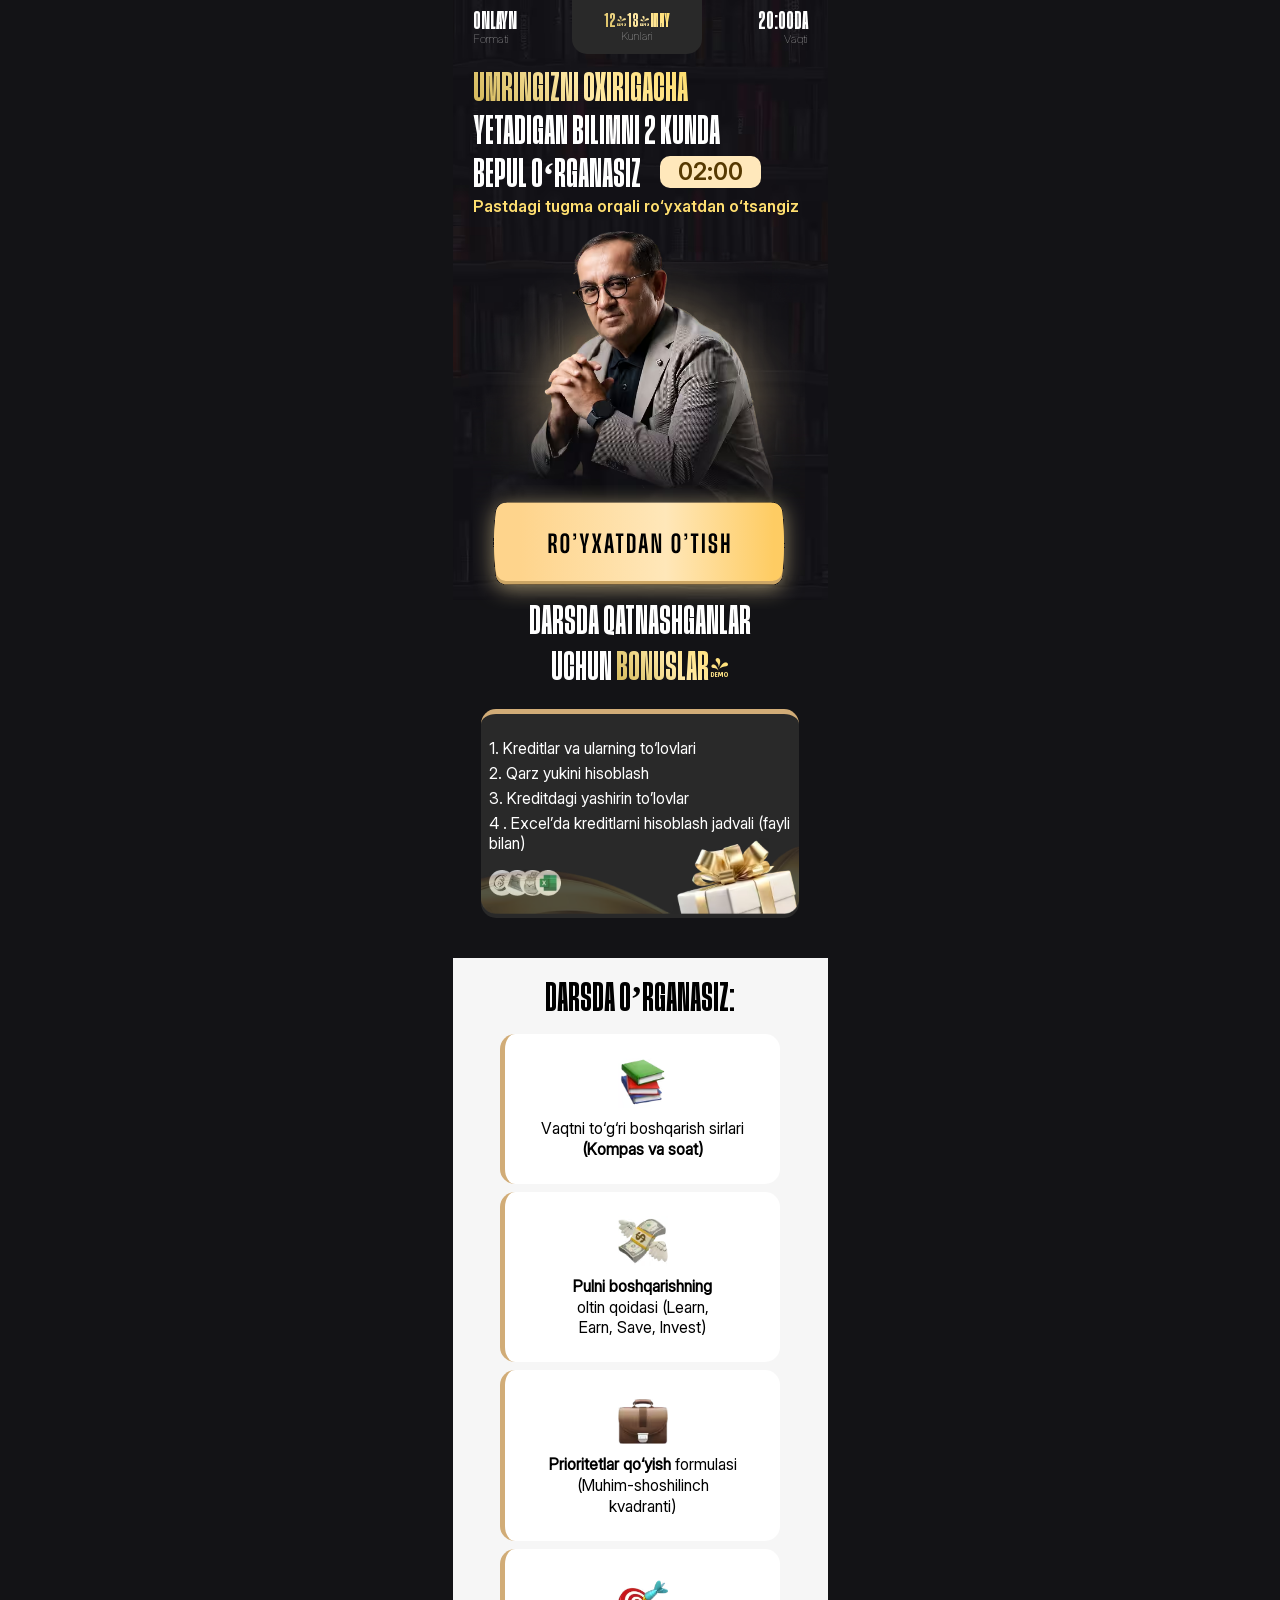
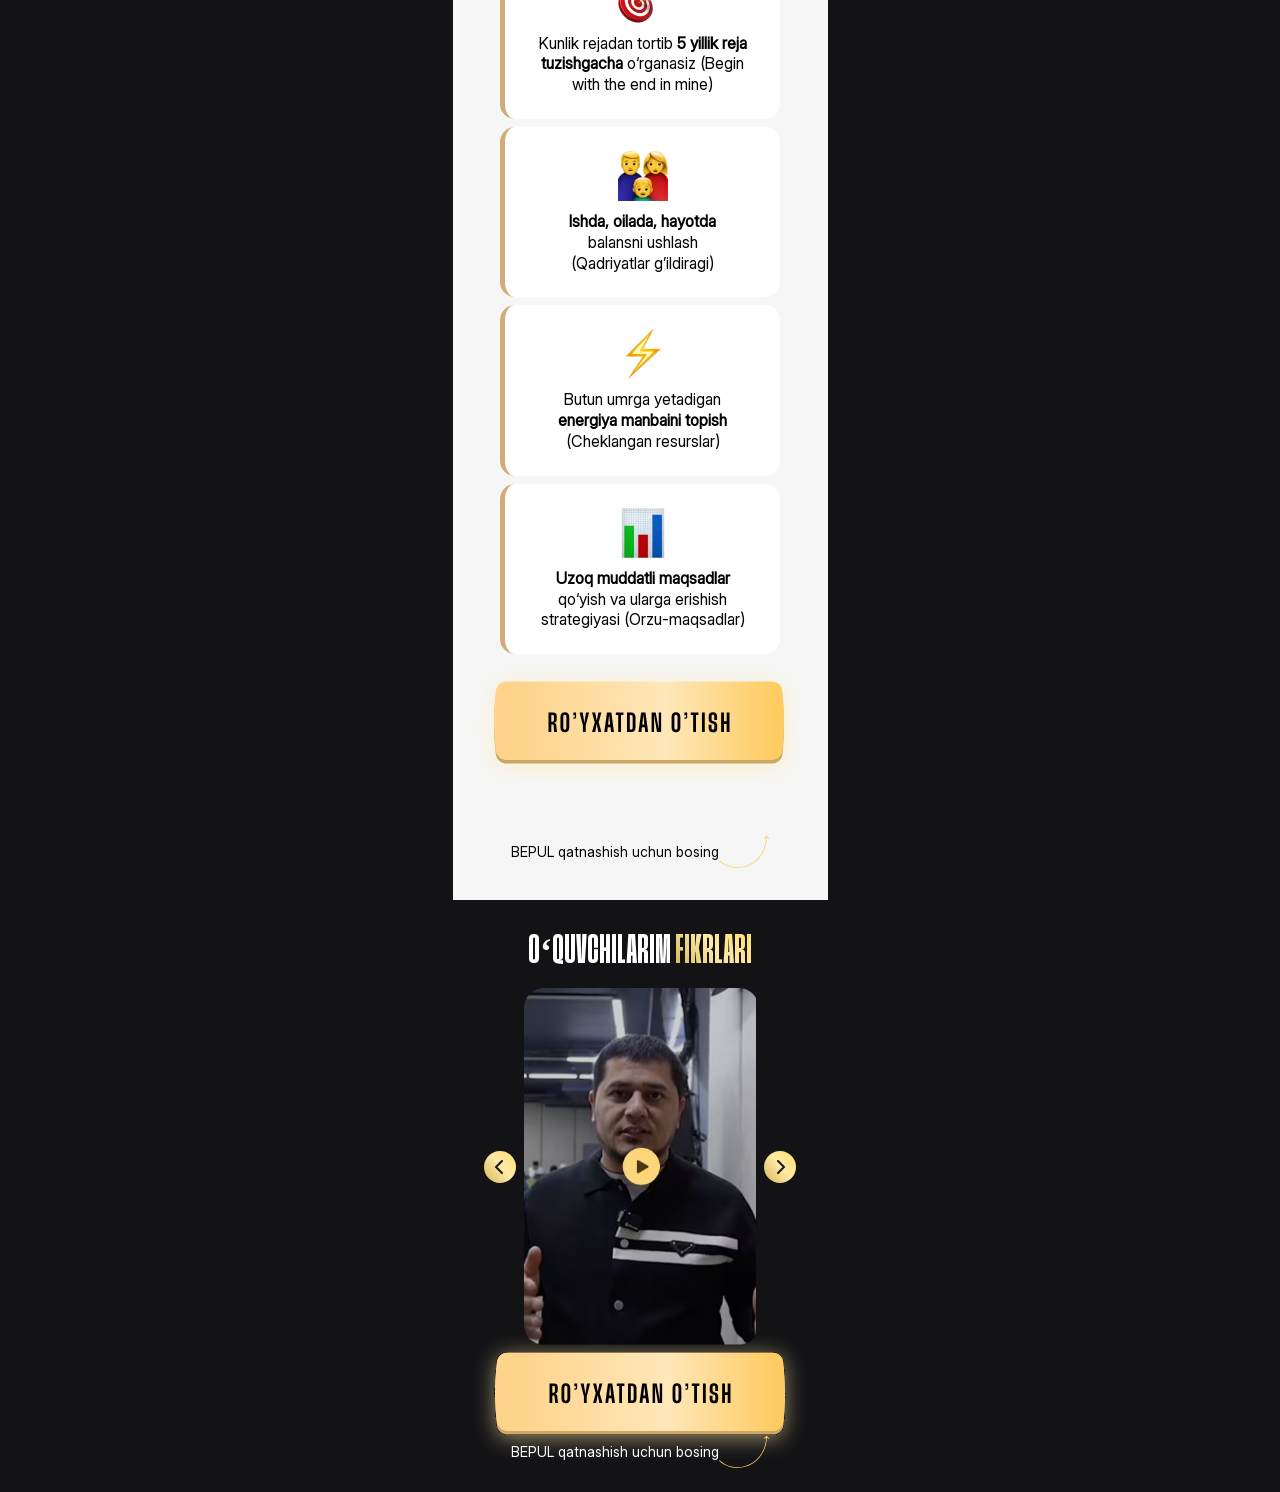
==== commit abed9275: "ad" ====
--- a/index.html
+++ b/index.html
@@ -295,7 +295,7 @@
     }
 
     .bottom__flex {
-      margin-top: -40px;
+      margin-top: 30px;
       display: flex;
       align-items: center;
       justify-content: center
@@ -304,7 +304,7 @@
     .flex__text {
       font-family: InterRegular;
       font-weight: 400;
-      font-size: 16px;
+      font-size: clamp(12px, 4vw, 14px);
       line-height: 100%
     }
 
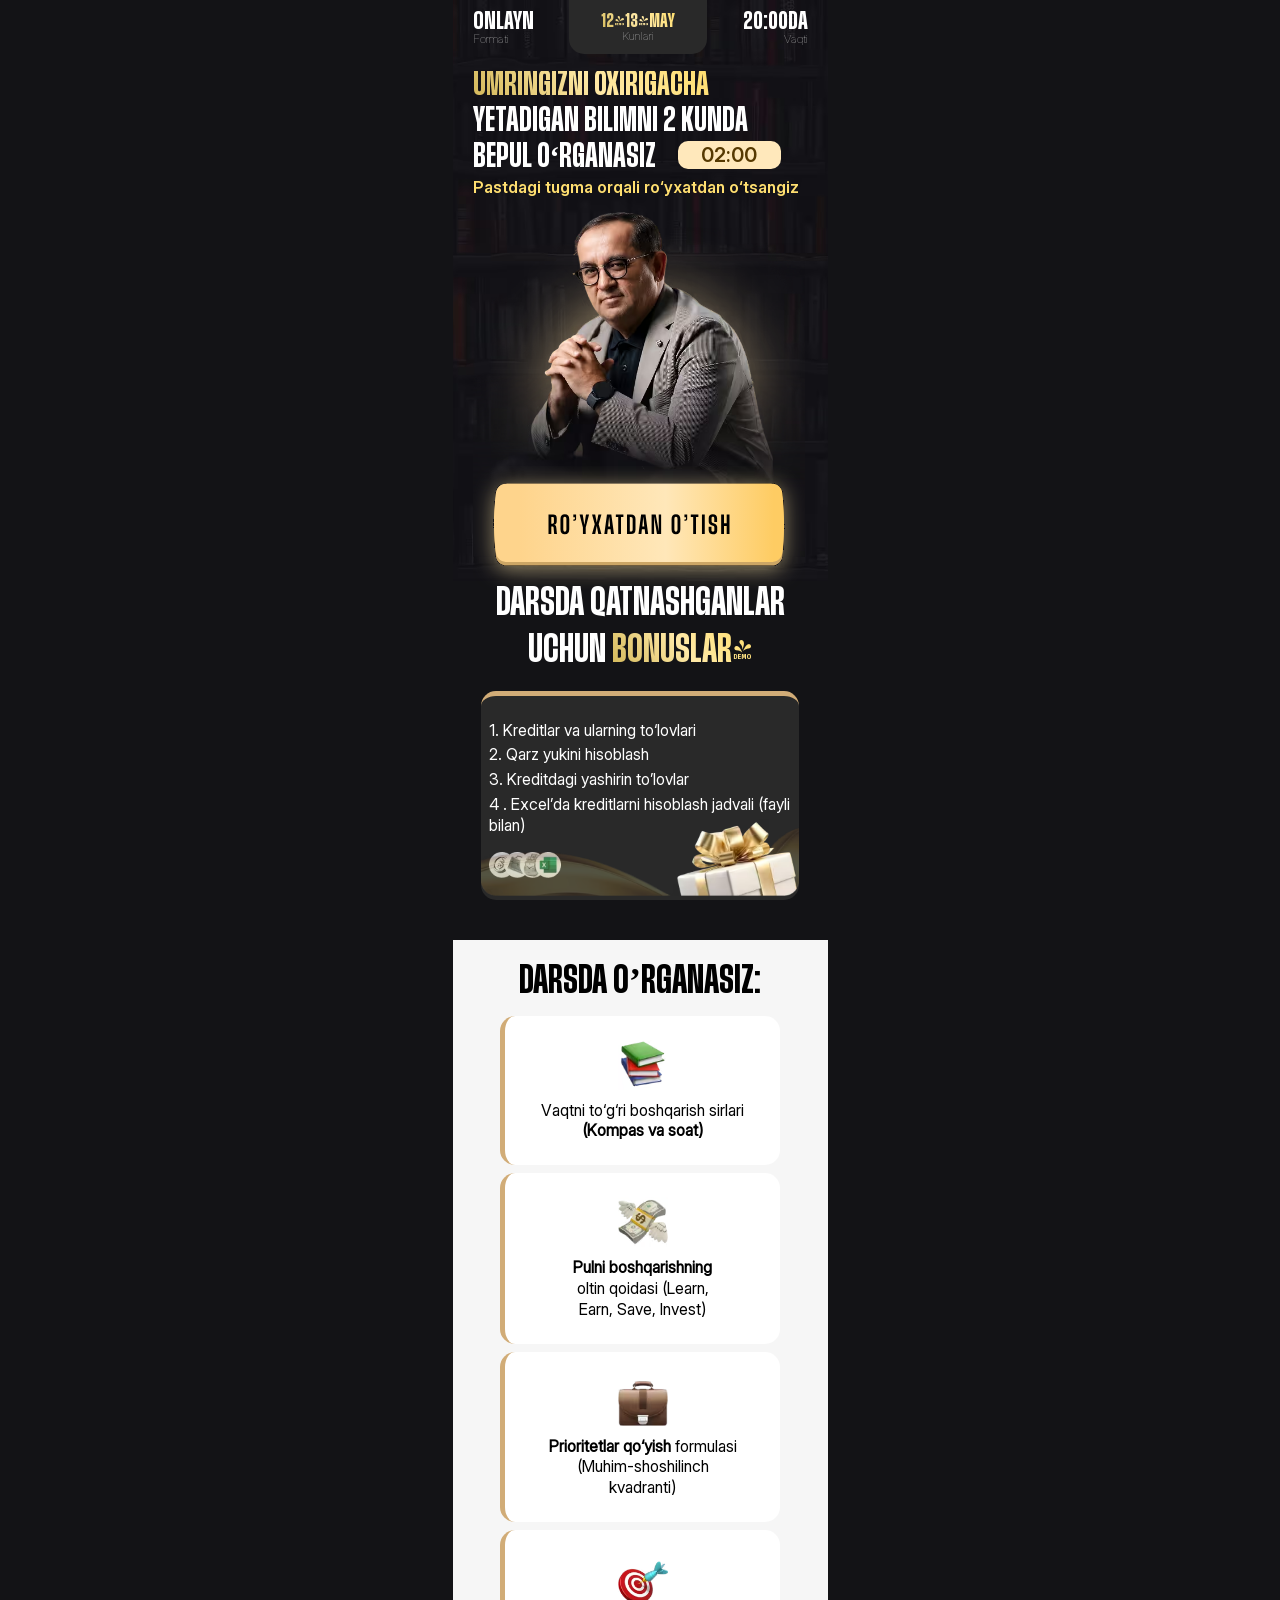
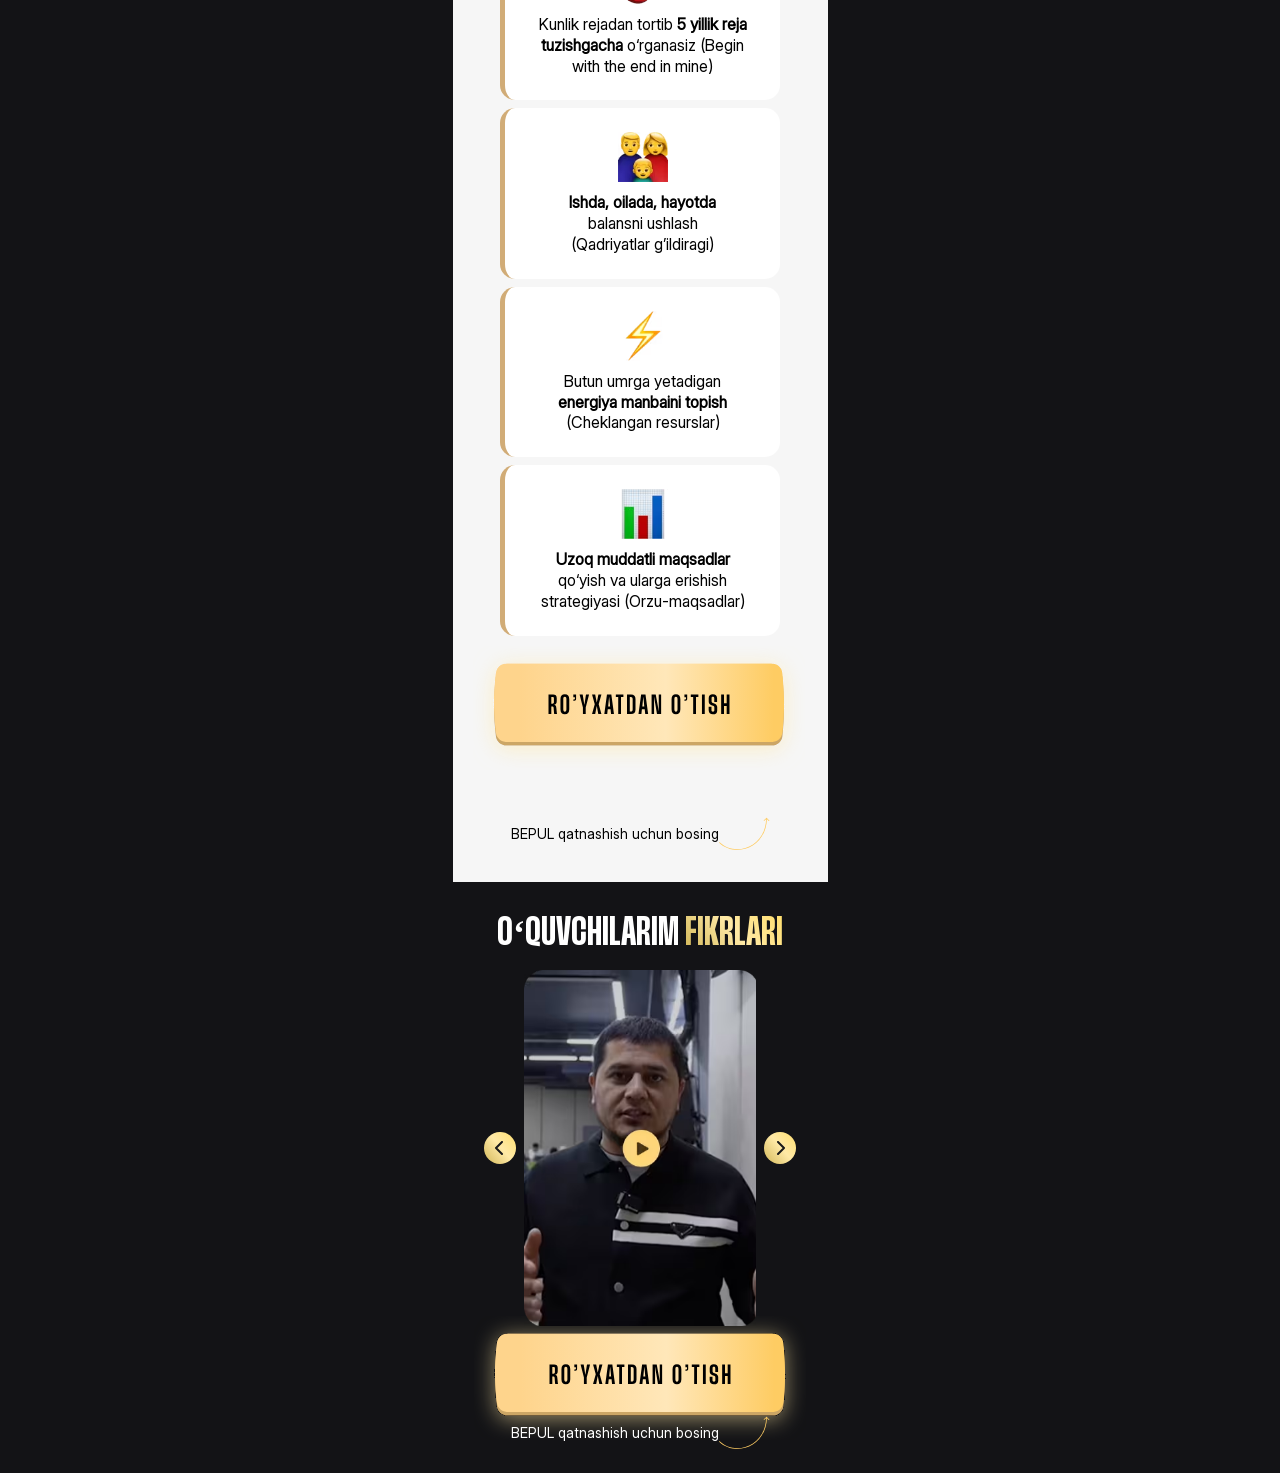
==== commit b6ed088a: "adddad" ====
--- a/index.html
+++ b/index.html
@@ -107,11 +107,12 @@
     .hero__title {
       font-family: Herokid;
       font-weight: 600;
-      font-size: clamp(24px, 10vw, 36px);
+      font-size: clamp(24px, 7vw, 30px);
       line-height: 120%;
       letter-spacing: 2%;
       text-transform: uppercase;
-      color: #FFF
+      color: #FFF;
+      margin-bottom: 3px;
     }
 
     .hero__title span {
@@ -122,17 +123,21 @@
 
     .timer-container {
       background-color: #FFE8BB;
-      height: 32px;
-      padding: 4px 18px;
+      height: 28px;
+      max-width: 103px;
+      width: 100%;
       border-radius: 10px;
-      margin-left: -60px;
-      margin-bottom: 10px
+      margin-left: -70px;
+      margin-bottom: 10px;
+      display: flex;
+      align-items: center;
+      justify-content: center
     }
 
     .timer {
       font-family: InterSemiBold;
       font-weight: 700;
-      font-size: 23.75px;
+      font-size: clamp(12px, 6vw, 20px);
       line-height: 100%;
       letter-spacing: 0%;
       text-transform: uppercase;
@@ -181,12 +186,12 @@
     .bonus__title {
       font-family: Herokid;
       font-weight: 600;
-      font-size: 36px;
+      font-size: clamp(24px, 9vw, 36px);
       line-height: 130%;
       text-align: center;
       text-transform: uppercase;
       color: #FFF;
-      margin-bottom: 16px
+      margin-bottom: 16px;
     }
 
     .bonus__title span {
@@ -202,7 +207,7 @@
       border-top: 5px solid #D1AC77;
       border-radius: 15px;
       margin-left: auto;
-      margin-right: auto
+      margin-right: auto;
     }
 
     .bonus__list {
--- a/css/main.css
+++ b/css/main.css
@@ -1,6 +1,6 @@
 @font-face {
   font-family: Herokid;
-  src: url(../fonts/Herokid/Herokid.subset.woff2) format('woff2');
+  src: url(../fonts/Herokid/Fontspring-DEMO-herokid-boldcondensed.woff2) format('woff2');
   font-display: swap;
 }
 
--- a/css/main.css
+++ b/css/main.css
@@ -1,6 +1,6 @@
 @font-face {
   font-family: Herokid;
-  src: url(../fonts/Herokid/Herokid.subset.woff2) format('woff2');
+  src: url(../fonts/Herokid/Fontspring-DEMO-herokid-boldcondensed.woff2) format('woff2');
   font-display: swap;
 }
 
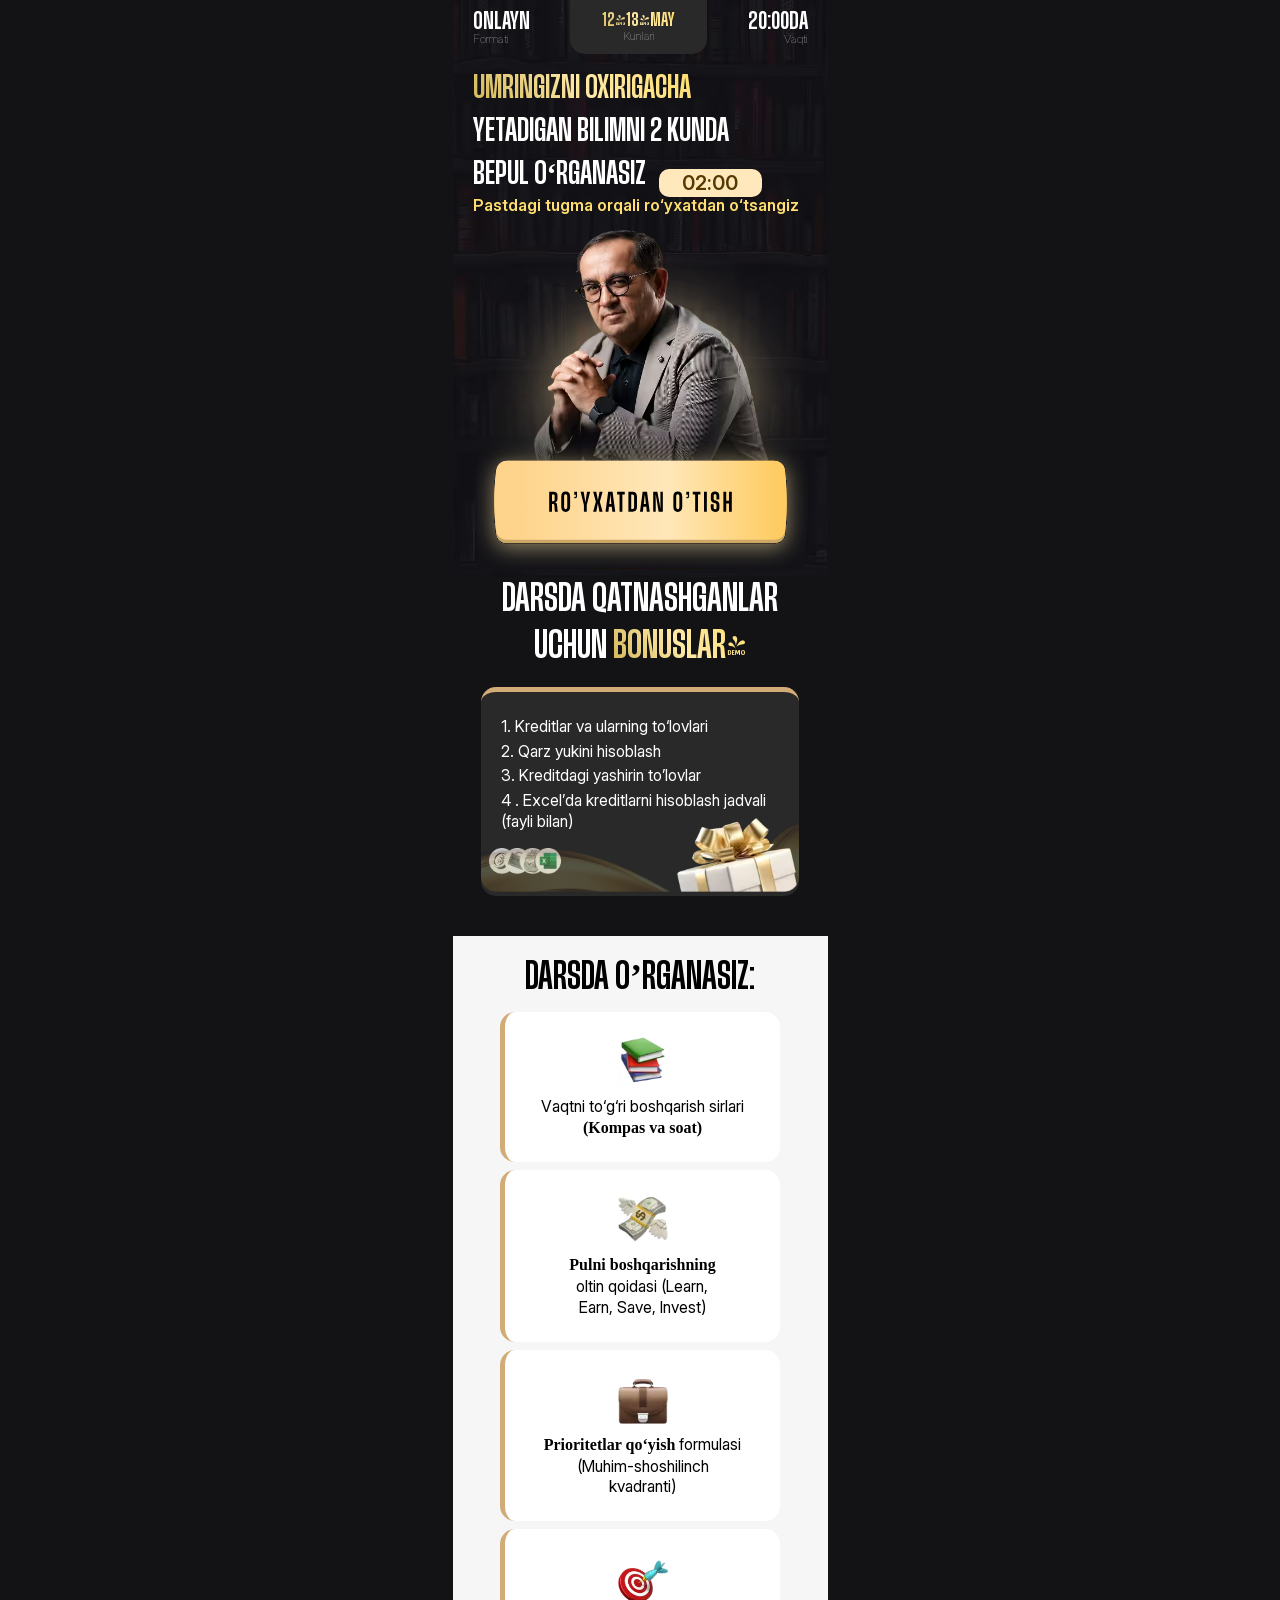
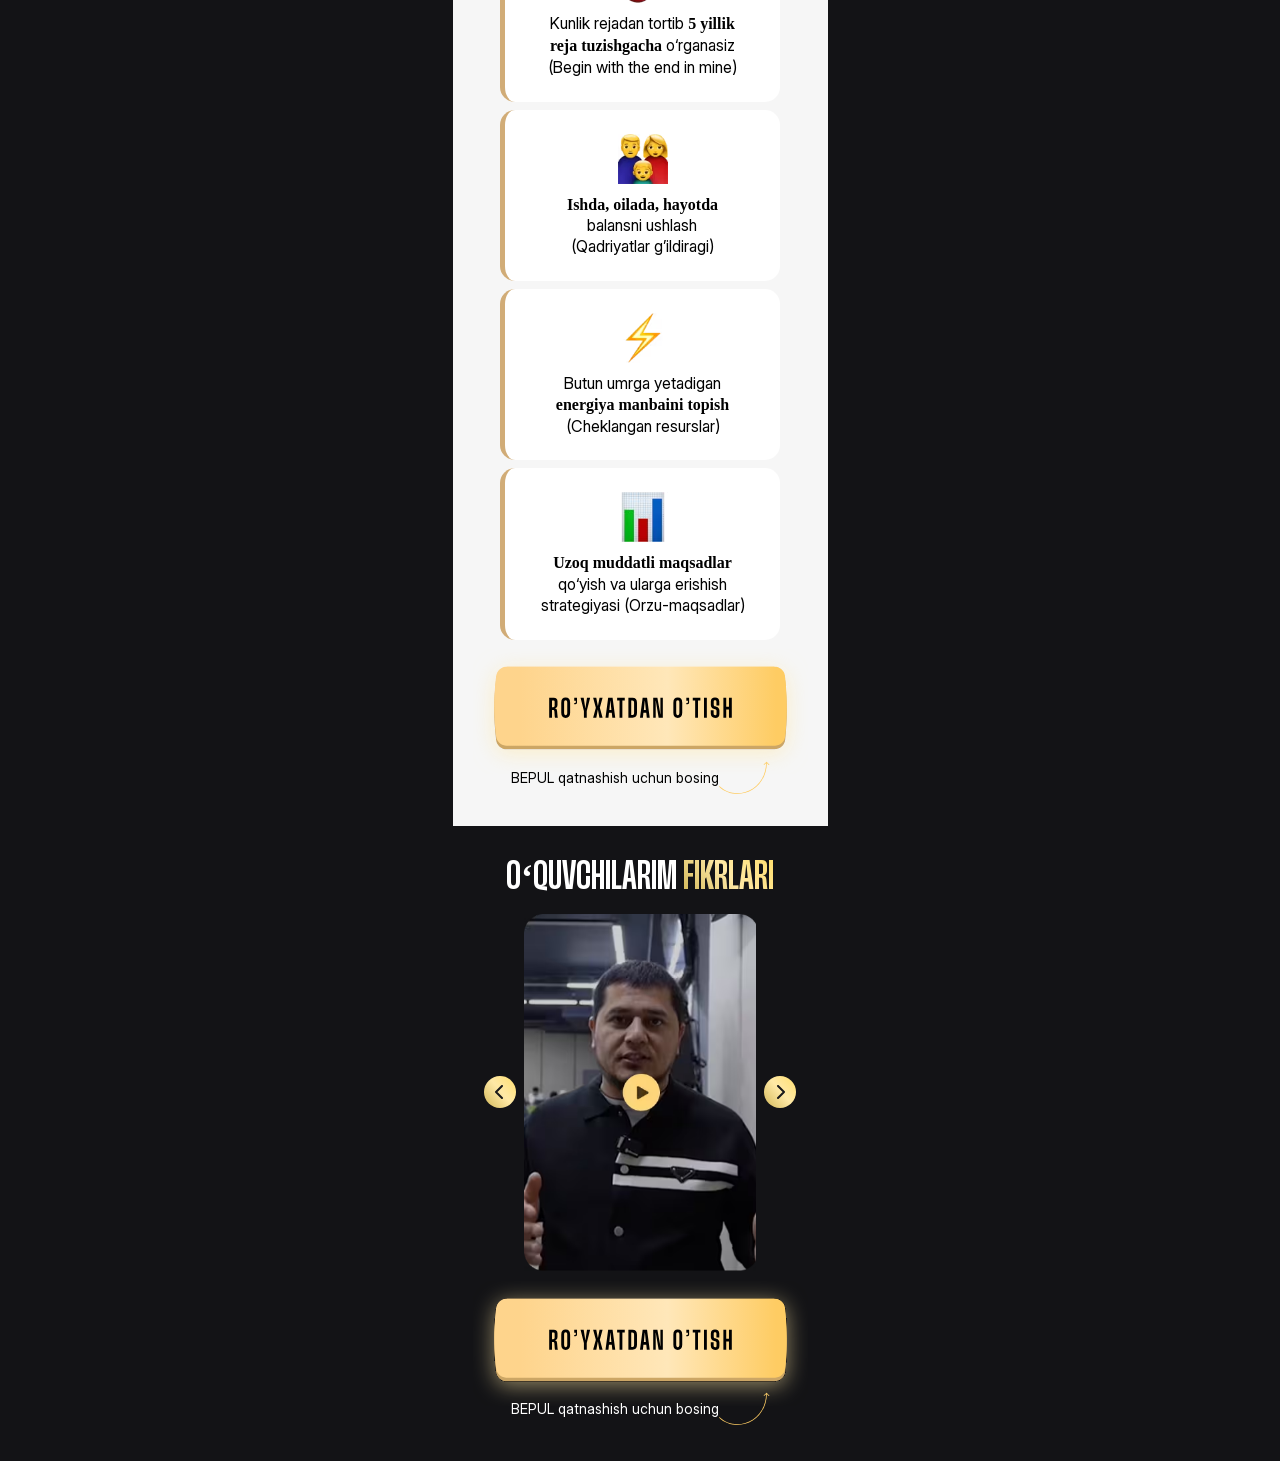
==== commit 1a96a557: "add" ====
--- a/index.html
+++ b/index.html
@@ -96,23 +96,23 @@
     }
 
     .hero {
-      padding-bottom: 32px
+      padding-bottom: 32px;
+      padding-bottom: 50px;
     }
 
     .hero__col {
       display: flex;
-      align-items: end
+      align-items: end;
     }
 
     .hero__title {
       font-family: Herokid;
       font-weight: 600;
       font-size: clamp(24px, 7vw, 30px);
-      line-height: 120%;
+      line-height: 143%;
       letter-spacing: 2%;
       text-transform: uppercase;
       color: #FFF;
-      margin-bottom: 3px;
     }
 
     .hero__title span {
@@ -128,7 +128,6 @@
       width: 100%;
       border-radius: 10px;
       margin-left: -70px;
-      margin-bottom: 10px;
       display: flex;
       align-items: center;
       justify-content: center
@@ -153,25 +152,40 @@
       margin-bottom: 11px
     }
 
+    .logo-wrap {
+      position: relative;
+      max-width: 327px;
+      width: 100%;
+      margin-left: auto;
+      margin-right: auto;
+      display: block;
+      line-height: 0;
+    }
+
     .logo {
-      max-width: 332px;
+      max-width: 100%;
       width: 100%;
       height: auto;
+      display: block;
+      margin-bottom: -30px;
     }
 
     .btn {
+      margin-top: -90px;
       background-color: #fff0;
       border: none;
-      max-width: 332px;
-      width: 100%;
-      margin-top: -120px
+      max-width: 370px;
+      width: 100%;
+      position: relative;
+      z-index: 11;
     }
 
     .btn__img {
-      max-width: 332px;
+      margin-top: -80px;
+      max-width: 370px;
       width: 100%;
       cursor: pointer;
-      height: auto
+      height: auto;
     }
 
     .bonus {
@@ -195,6 +209,8 @@
     }
 
     .bonus__title span {
+      font-family: Herokid;
+      font-weight: 600;
       background: linear-gradient(229.81deg, #FFDF70 .91%, #FFE9A6 47.68%, rgb(255 223 112 / .831373) 94.44%);
       background-clip: text;
       color: #fff0
@@ -212,7 +228,7 @@
 
     .bonus__list {
       list-style: none;
-      padding: 24px 0 16px 8px;
+      padding: 24px 0 16px 20px;
       display: flex;
       flex-direction: column;
       gap: 4px
@@ -294,13 +310,14 @@
     }
 
     .learn__text b {
-      font-weight: 900;
+      font-family: Inter;
+      font-weight: 700;
       font-size: 16px;
       line-height: 130%
     }
 
     .bottom__flex {
-      margin-top: 30px;
+      margin-top: -30px;
       display: flex;
       align-items: center;
       justify-content: center
@@ -343,7 +360,7 @@
       align-items: center;
       justify-content: center;
       gap: 8px;
-      margin-bottom: 110px
+      margin-bottom: 180px
     }
 
     .reviews__nav {
@@ -422,7 +439,7 @@
     }
 
     .reviews__flex {
-      margin-top: -40px
+      margin-top: -30px
     }
 
     .reviews__flex-text {
@@ -465,12 +482,14 @@
           </div>
         </div>
         <p class="hero__text">Pastdagi tugma orqali ro‘yxatdan o‘tsangiz</p>
-        <img src="./images/hero/logo.avif" width="336" height="337" fetchpriority="high" decoding="async" alt="img"
-          class="logo">
-        <button class="btn" id="open">
-          <img src="./images/hero/btn.svg" width="352" height="160" loading="lazy" decoding="async" alt="img"
-            class="btn__img">
-        </button>
+          <div class="logo-wrap">
+            <img src="./images/hero/logo.avif" width="336" height="327" fetchpriority="high" decoding="async" alt="img"
+              class="logo">
+          </div>
+          <button class="btn" id="open">
+            <img src="./images/hero/btn.svg" width="332" height="190" loading="lazy" decoding="async" alt="img"
+              class="btn__img">
+          </button>
       </div>
     </section>
   </div>
--- a/css/main.css
+++ b/css/main.css
@@ -1,7 +1,7 @@
 @font-face {
   font-family: Herokid;
-  src: url(../fonts/Herokid/Fontspring-DEMO-herokid-boldcondensed.woff2) format('woff2');
-  font-display: swap;
+  src: url(../fonts/Herokid/Fontspring-DEMO-herokid-semiboldcondensed.woff2);
+  font-display: swap; 
 }
 
 @font-face {
--- a/css/main.css
+++ b/css/main.css
@@ -1,7 +1,7 @@
 @font-face {
   font-family: Herokid;
-  src: url(../fonts/Herokid/Fontspring-DEMO-herokid-boldcondensed.woff2) format('woff2');
-  font-display: swap;
+  src: url(../fonts/Herokid/Fontspring-DEMO-herokid-semiboldcondensed.woff2);
+  font-display: swap; 
 }
 
 @font-face {
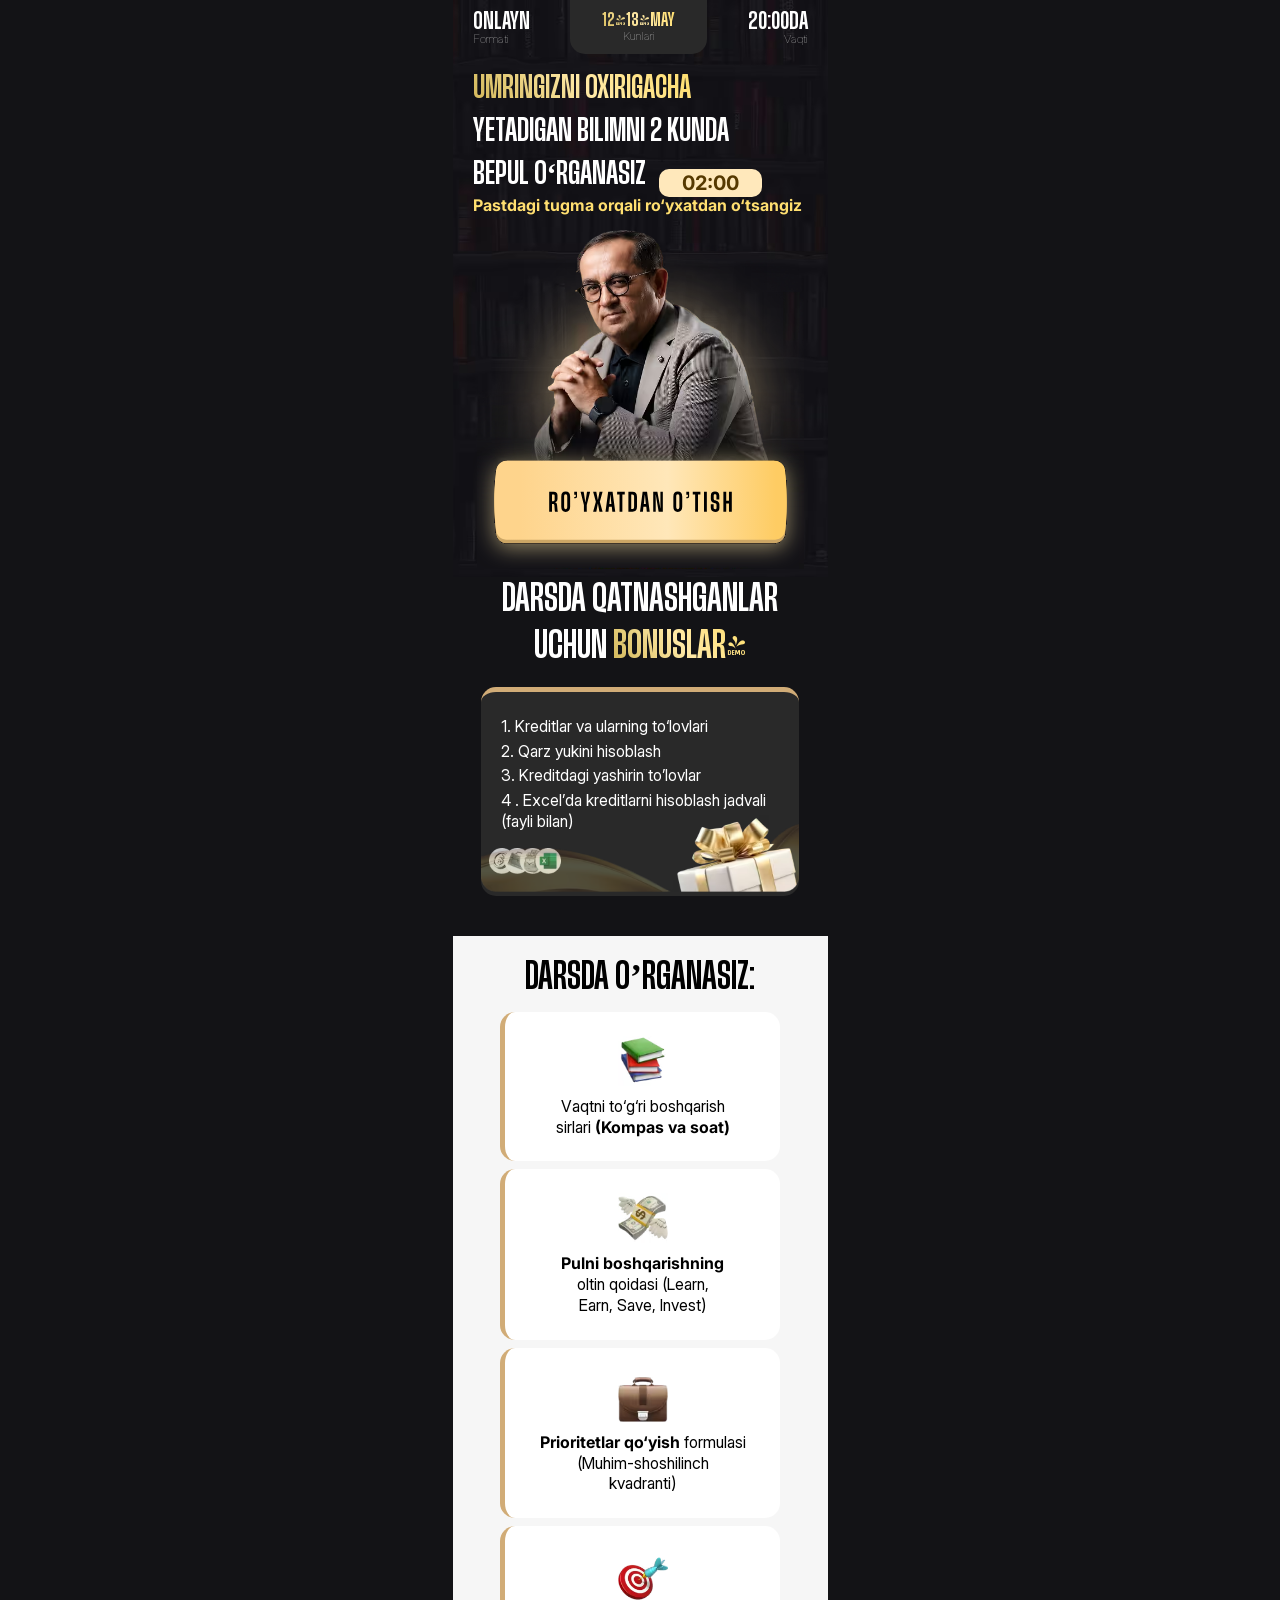
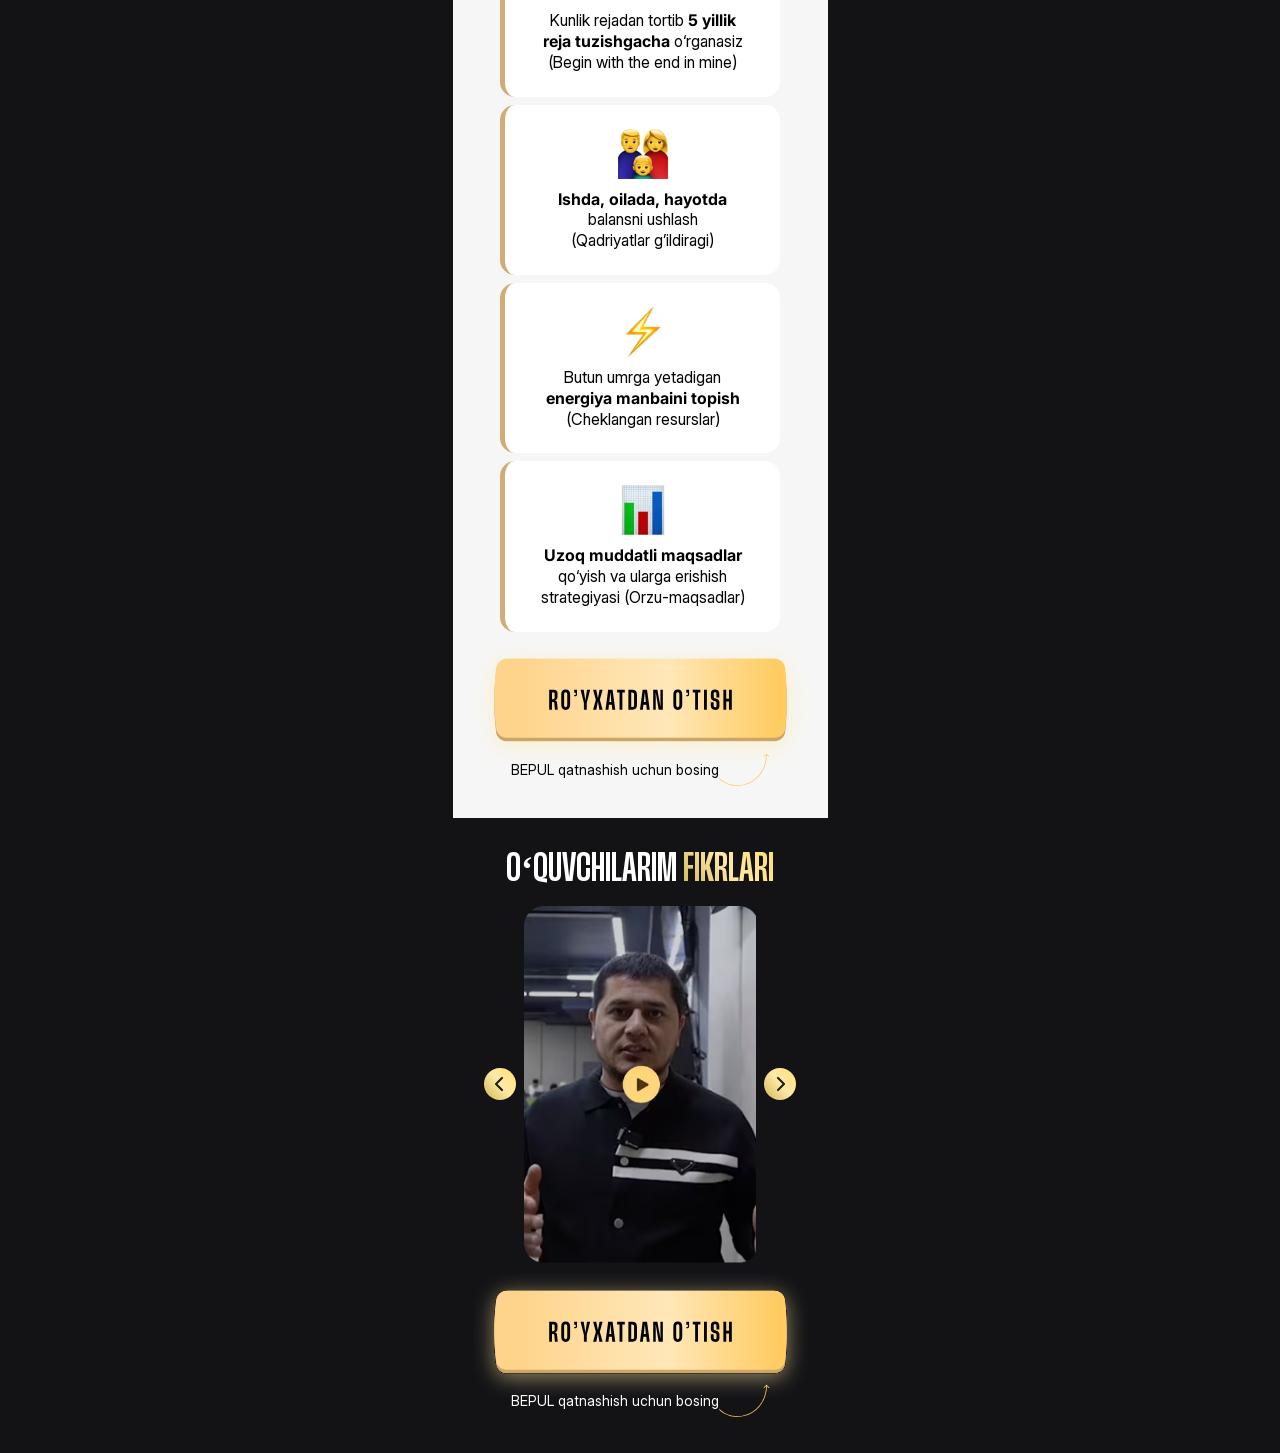
==== commit d1d86c2b: "add" ====
--- a/index.html
+++ b/index.html
@@ -310,7 +310,7 @@
     }
 
     .learn__text b {
-      font-family: Inter;
+      font-family: InterSemiBold;
       font-weight: 700;
       font-size: 16px;
       line-height: 130%
@@ -537,7 +537,7 @@
         <div class="inner__row">
           <img src="./images/learn/📚.avif" width="50" height="62" alt="img" loading="lazy" decoding="async"
             class="learn__image">
-          <p class="learn__text">Vaqtni to‘g‘ri boshqarish sirlari <b>(Kompas va soat)</b></p>
+          <p class="learn__text">Vaqtni to‘g‘ri boshqarish <br> sirlari <b>(Kompas va soat)</b></p>
         </div>
         <div class="inner__row">
           <img src="./images/learn/💸.avif" width="50" height="62" alt="img" loading="lazy" decoding="async"
--- a/css/main.css
+++ b/css/main.css
@@ -18,7 +18,7 @@
 
 @font-face {
   font-family: InterSemiBold;
-  src: url(../fonts/Inter/Inter_28pt-SemiBold.subset.woff2) format('woff2');
+  src: url(../fonts/Inter/Inter_18pt-Bold.woff2) format('woff2');
   font-display: swap;
 }
 
--- a/css/main.css
+++ b/css/main.css
@@ -18,7 +18,7 @@
 
 @font-face {
   font-family: InterSemiBold;
-  src: url(../fonts/Inter/Inter_28pt-SemiBold.subset.woff2) format('woff2');
+  src: url(../fonts/Inter/Inter_18pt-Bold.woff2) format('woff2');
   font-display: swap;
 }
 
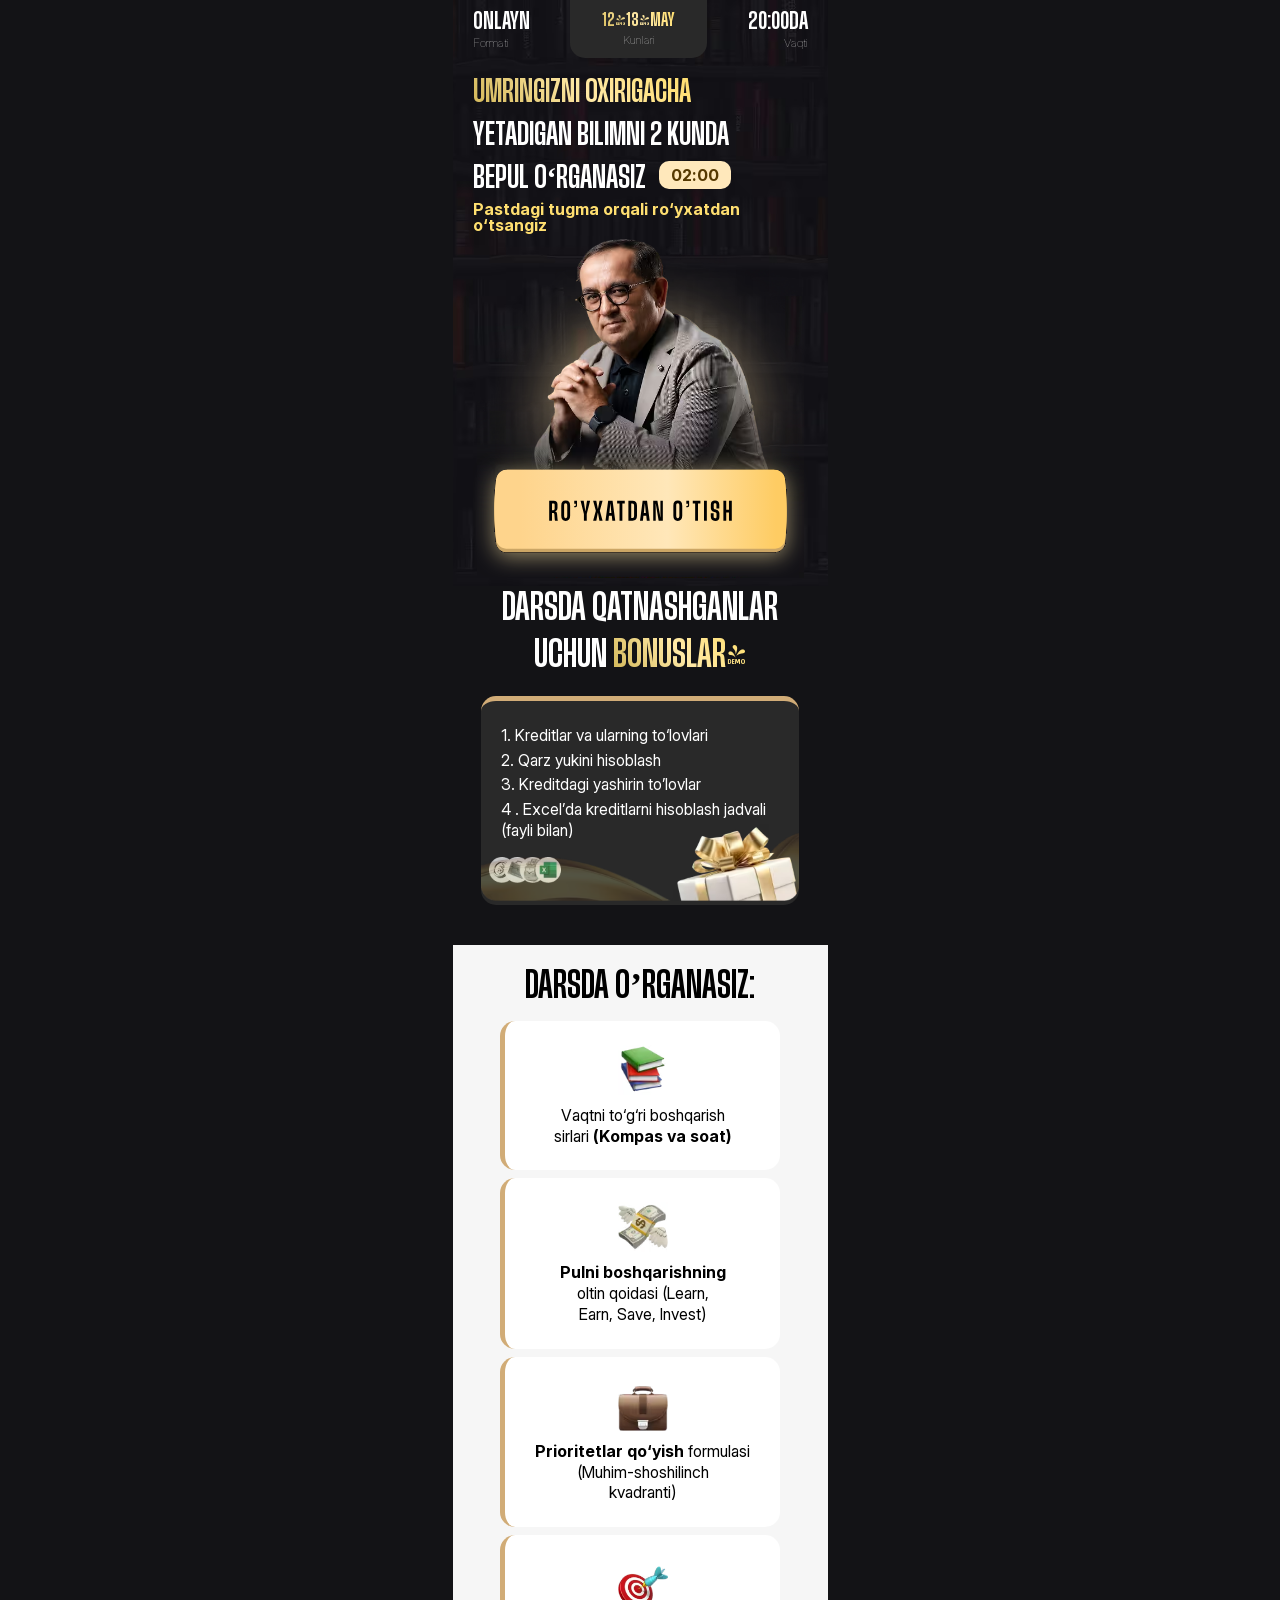
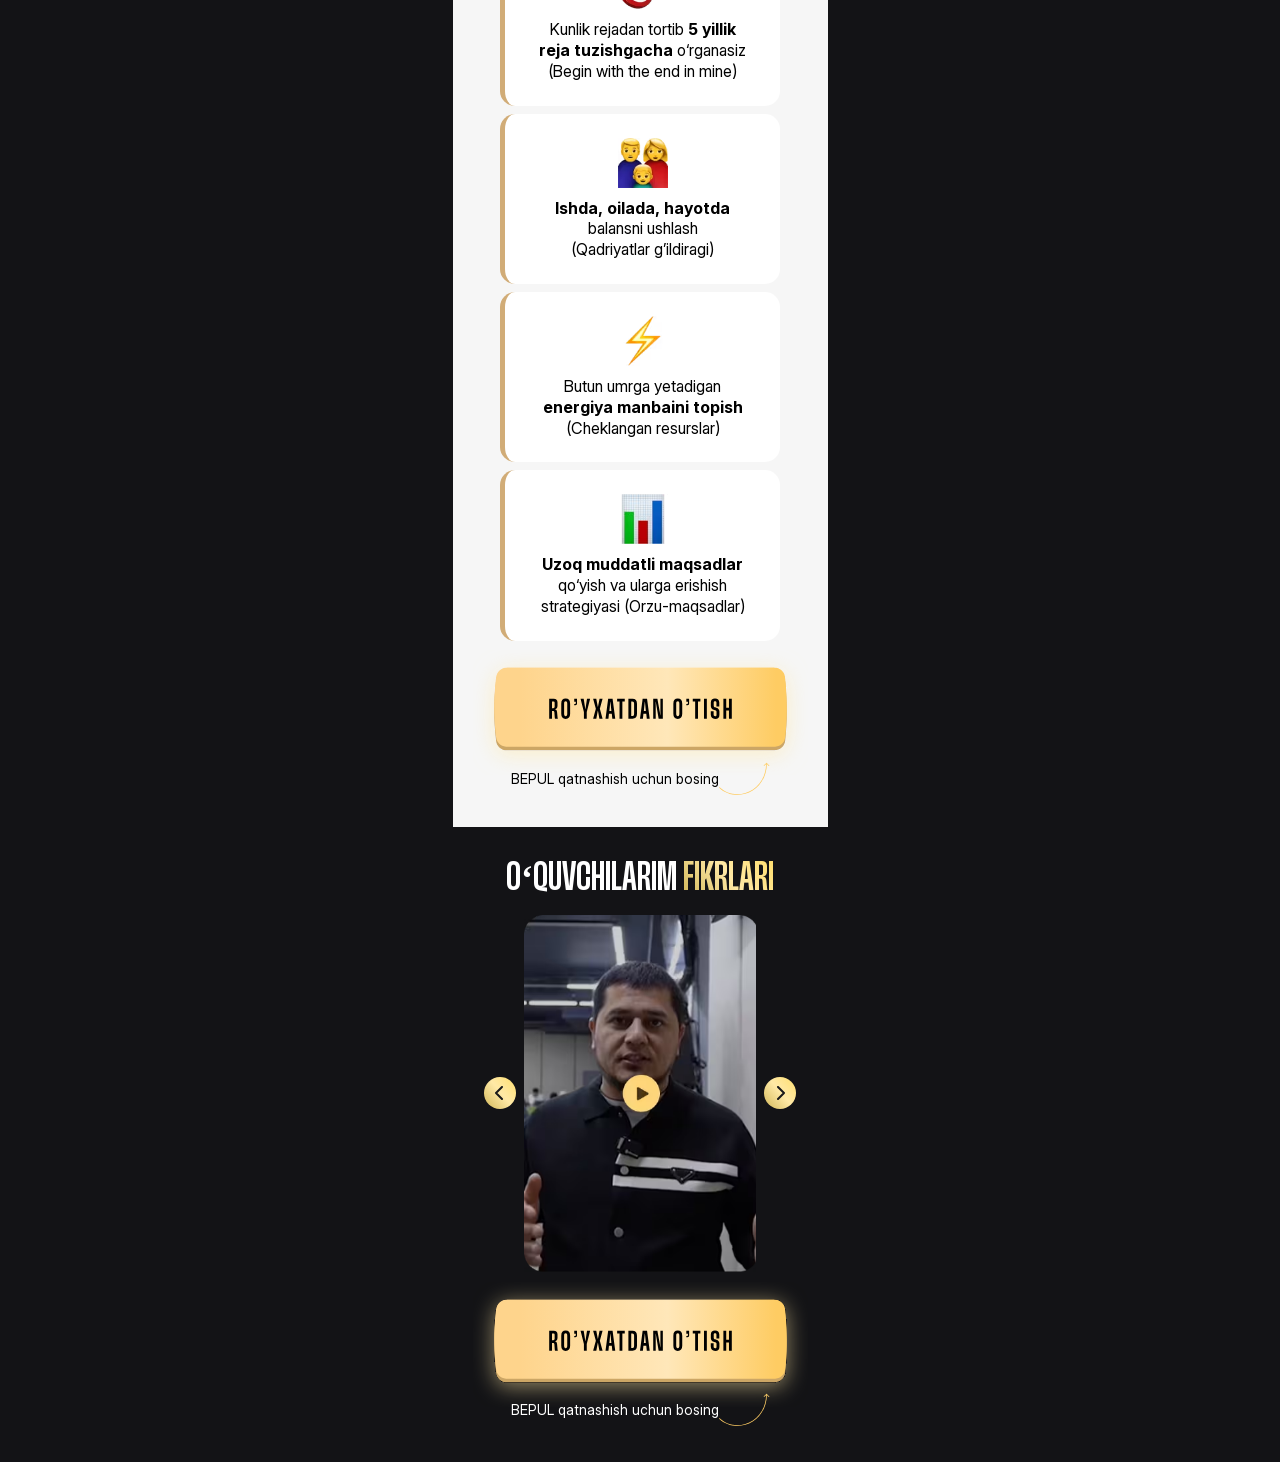
==== commit e43f9083: "addd" ====
--- a/index.html
+++ b/index.html
@@ -47,13 +47,15 @@
     .header__row {
       display: flex;
       flex-direction: column;
-      align-items: start
+      align-items: start;
+      gap: 4px;
     }
 
     .header__row__bottom {
       display: flex;
       flex-direction: column;
-      align-items: end
+      align-items: end;
+      gap: 4px;
     }
 
     .row__title {
@@ -80,7 +82,8 @@
       border-bottom-right-radius: 15px;
       border-bottom-left-radius: 15px;
       background-color: #292929;
-      padding: 12px 32px
+      padding: 12px 32px;
+      gap: 4px;
     }
 
     .col__title {
@@ -92,7 +95,7 @@
       text-transform: uppercase;
       color: #fff0;
       background: linear-gradient(229.81deg, #FFDF70 .91%, #FFE9A6 47.68%, rgb(255 223 112 / .831373) 94.44%);
-      background-clip: text
+      background-clip: text;
     }
 
     .hero {
@@ -103,6 +106,8 @@
     .hero__col {
       display: flex;
       align-items: end;
+      font-size: clamp(24px, 7vw, 30px);
+      gap: 10px;
     }
 
     .hero__title {
@@ -118,29 +123,32 @@
     .hero__title span {
       background: linear-gradient(229.81deg, #FFDF70 .91%, #FFE9A6 47.68%, rgb(255 223 112 / .831373) 94.44%);
       color: #fff0;
-      background-clip: text
+      background-clip: text;
     }
 
     .timer-container {
       background-color: #FFE8BB;
       height: 28px;
-      max-width: 103px;
-      width: 100%;
+      max-width: clamp(90px, 10vw, 103px);
       border-radius: 10px;
-      margin-left: -70px;
-      display: flex;
-      align-items: center;
-      justify-content: center
+      margin-left: -80px;
+      display: flex;
+      align-items: center;
+      justify-content: center;
+      margin-bottom: 12px;
     }
 
     .timer {
       font-family: InterSemiBold;
+      font-size: clamp(12px, 4vw, 16px);
       font-weight: 700;
-      font-size: clamp(12px, 6vw, 20px);
+      max-width: 103px;
+      width: 100%;
       line-height: 100%;
       letter-spacing: 0%;
+      padding: 4px 12px;
       text-transform: uppercase;
-      color: #563901
+      color: #563901;
     }
 
     .hero__text {
@@ -149,7 +157,6 @@
       font-size: clamp(12px, 4vw, 16px);
       line-height: 100%;
       color: #FFDF70;
-      margin-bottom: 11px
     }
 
     .logo-wrap {
--- a/css/main.css
+++ b/css/main.css
@@ -18,7 +18,7 @@
 
 @font-face {
   font-family: InterSemiBold;
-  src: url(../fonts/Inter/Inter_18pt-Bold.woff2) format('woff2');
+  src: url(../fonts/Inter/Inter_18pt-Bold.subset.woff2) format('woff2');
   font-display: swap;
 }
 
--- a/css/main.css
+++ b/css/main.css
@@ -18,7 +18,7 @@
 
 @font-face {
   font-family: InterSemiBold;
-  src: url(../fonts/Inter/Inter_18pt-Bold.woff2) format('woff2');
+  src: url(../fonts/Inter/Inter_18pt-Bold.subset.woff2) format('woff2');
   font-display: swap;
 }
 
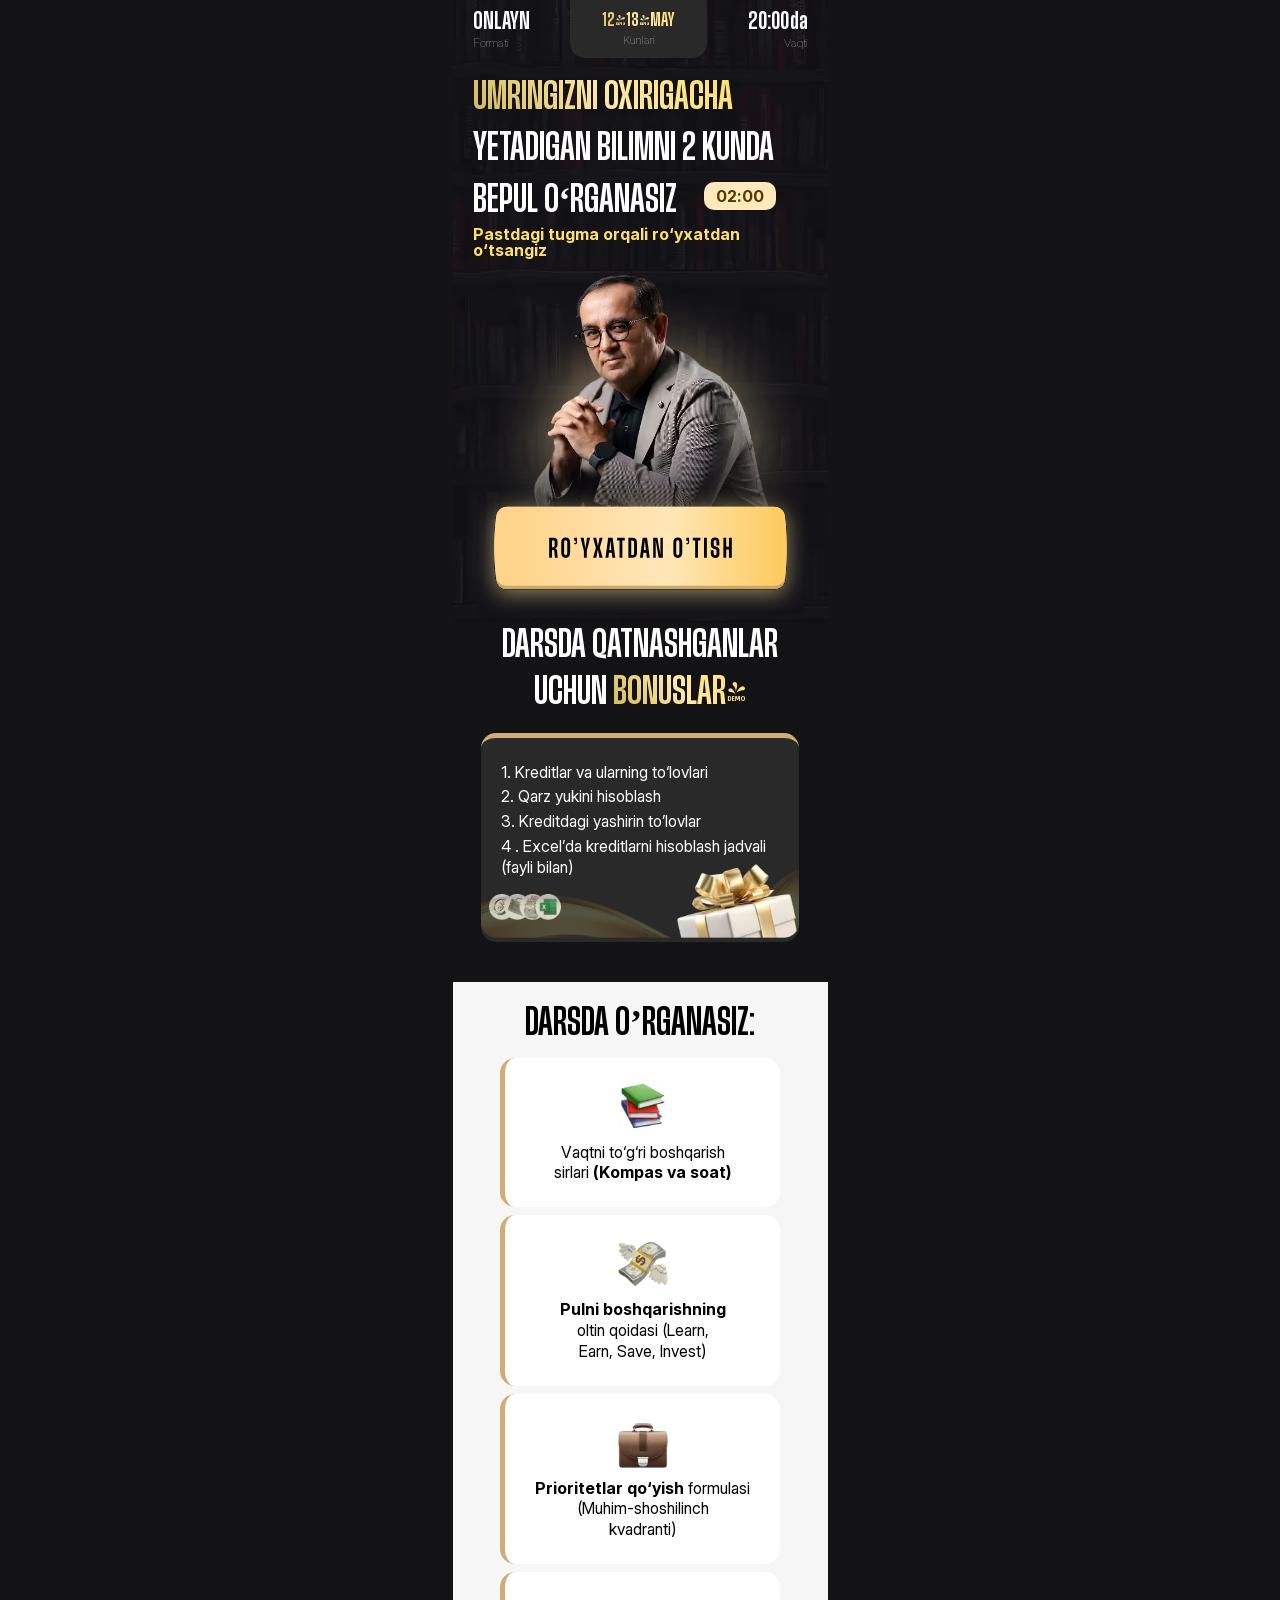
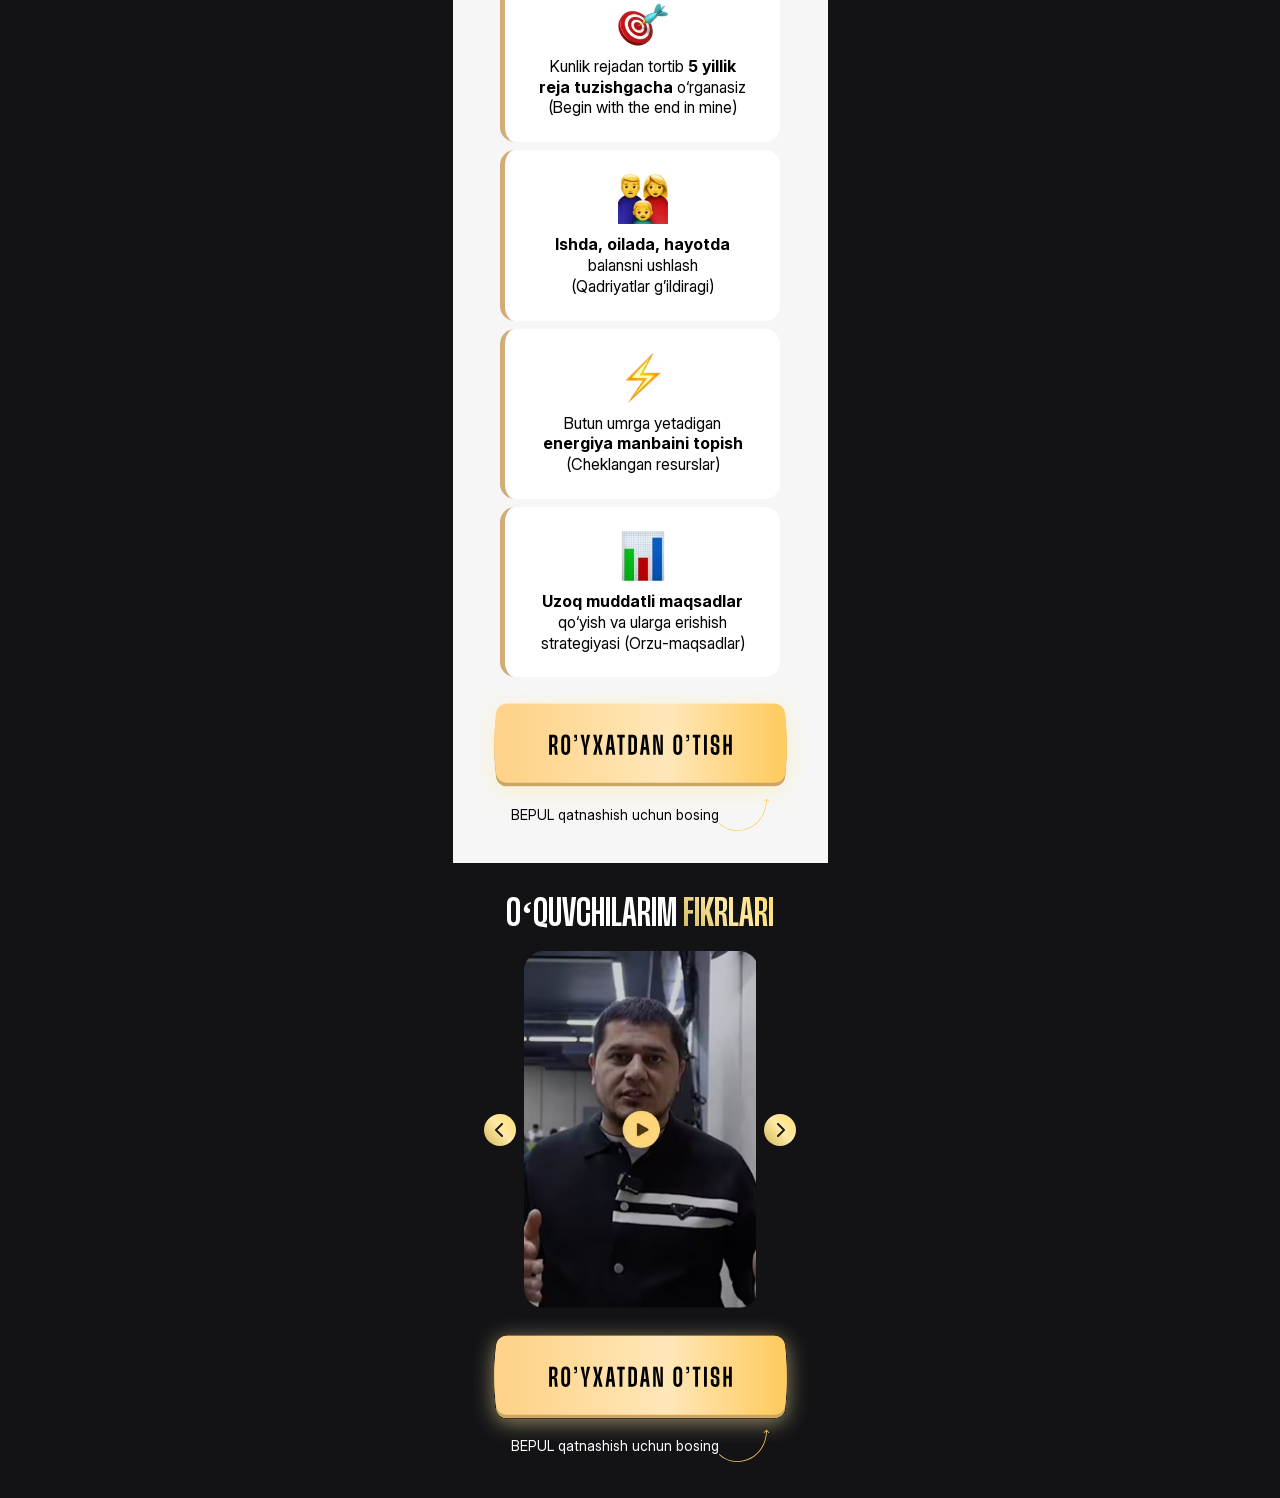
==== commit 476a2f1d: "add" ====
--- a/index.html
+++ b/index.html
@@ -113,7 +113,7 @@
     .hero__title {
       font-family: Herokid;
       font-weight: 600;
-      font-size: clamp(24px, 7vw, 30px);
+      font-size: clamp(24px, 9vw, 36px);
       line-height: 143%;
       letter-spacing: 2%;
       text-transform: uppercase;
@@ -129,13 +129,13 @@
     .timer-container {
       background-color: #FFE8BB;
       height: 28px;
-      max-width: clamp(90px, 10vw, 103px);
+      max-width: clamp(90px, 12vw, 103px);
       border-radius: 10px;
       margin-left: -80px;
       display: flex;
       align-items: center;
       justify-content: center;
-      margin-bottom: 12px;
+      margin-bottom: clamp(7px, 3vw, 16px);
     }
 
     .timer {
@@ -157,6 +157,7 @@
       font-size: clamp(12px, 4vw, 16px);
       line-height: 100%;
       color: #FFDF70;
+      margin-bottom: 11px;
     }
 
     .logo-wrap {
@@ -473,7 +474,7 @@
           <p class="row__description">Kunlari</p>
         </div>
         <div class="header__row__bottom">
-          <h4 class="row__title">20:00da</h4>
+          <h4 class="row__title">20:00 <span style="text-transform: lowercase; margin-left: -3px;">da</span></h4>
           <p class="row__description">Vaqti</p>
         </div>
       </div>
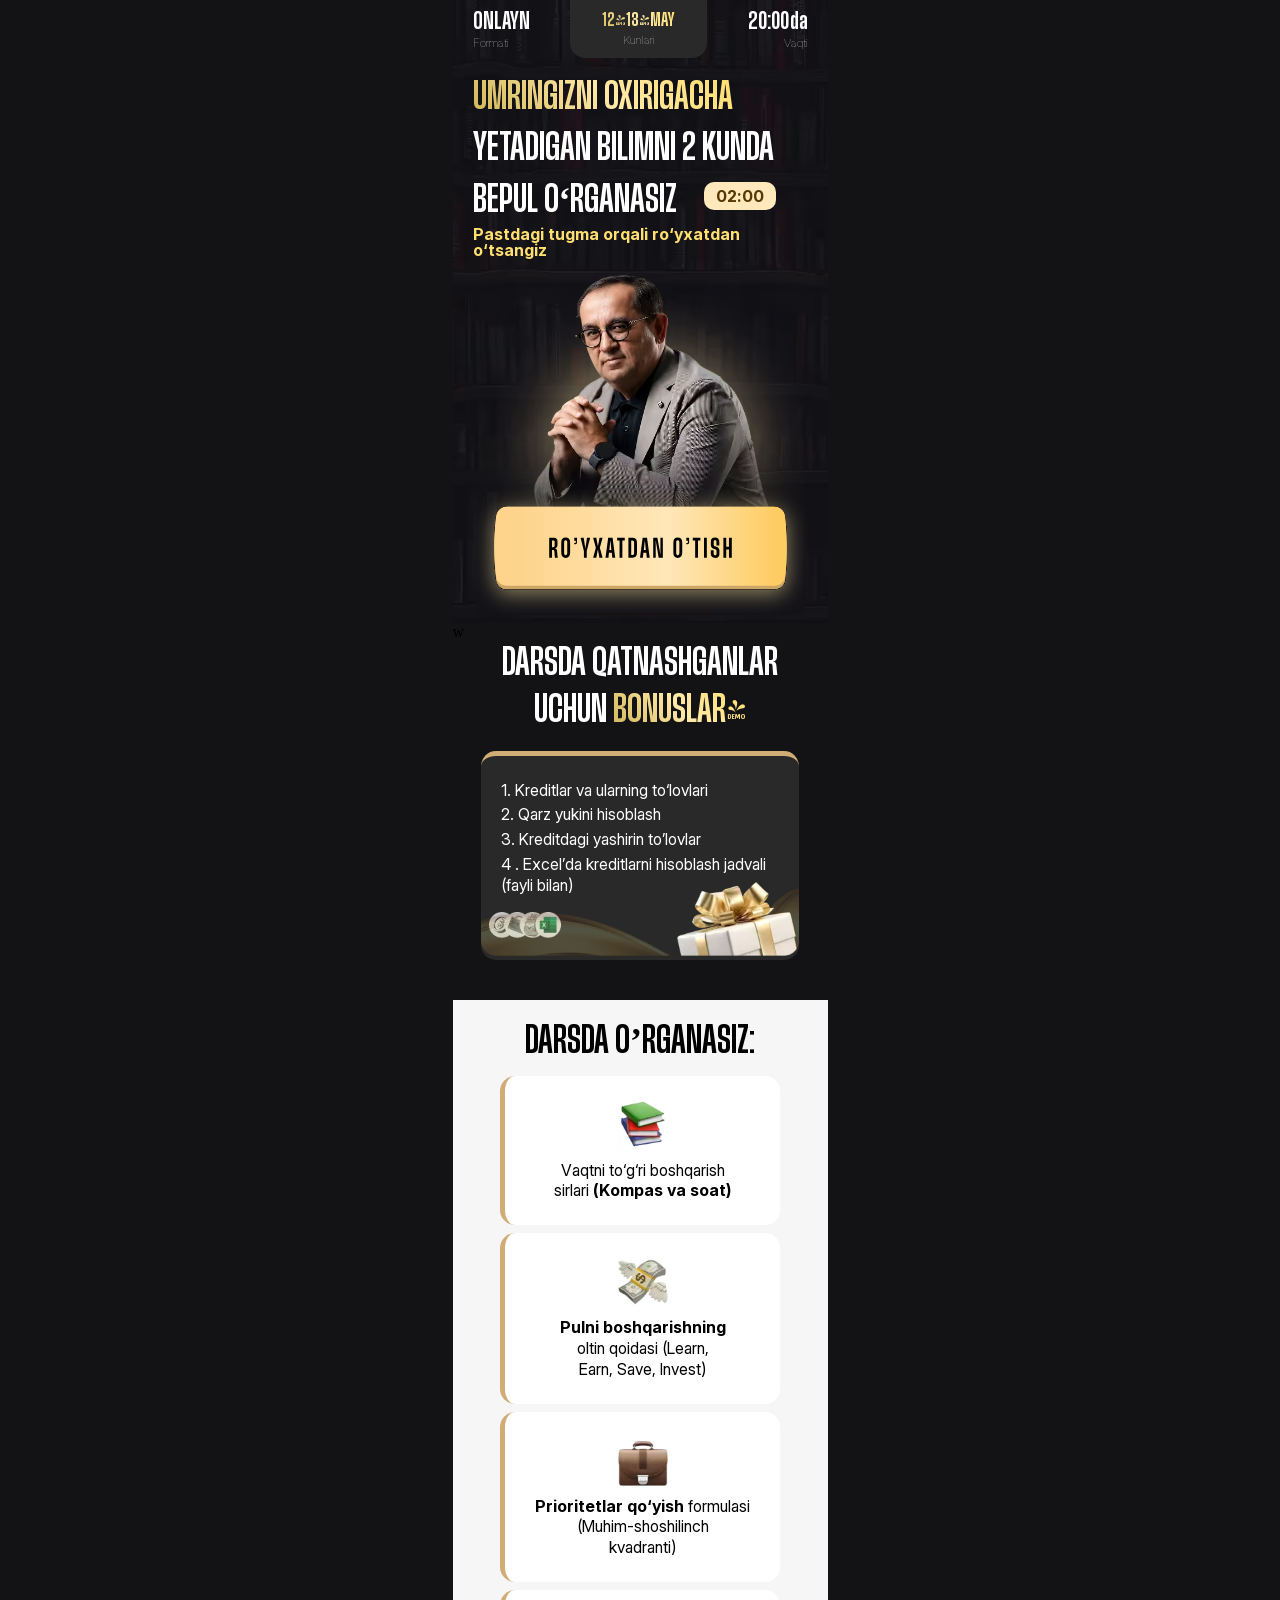
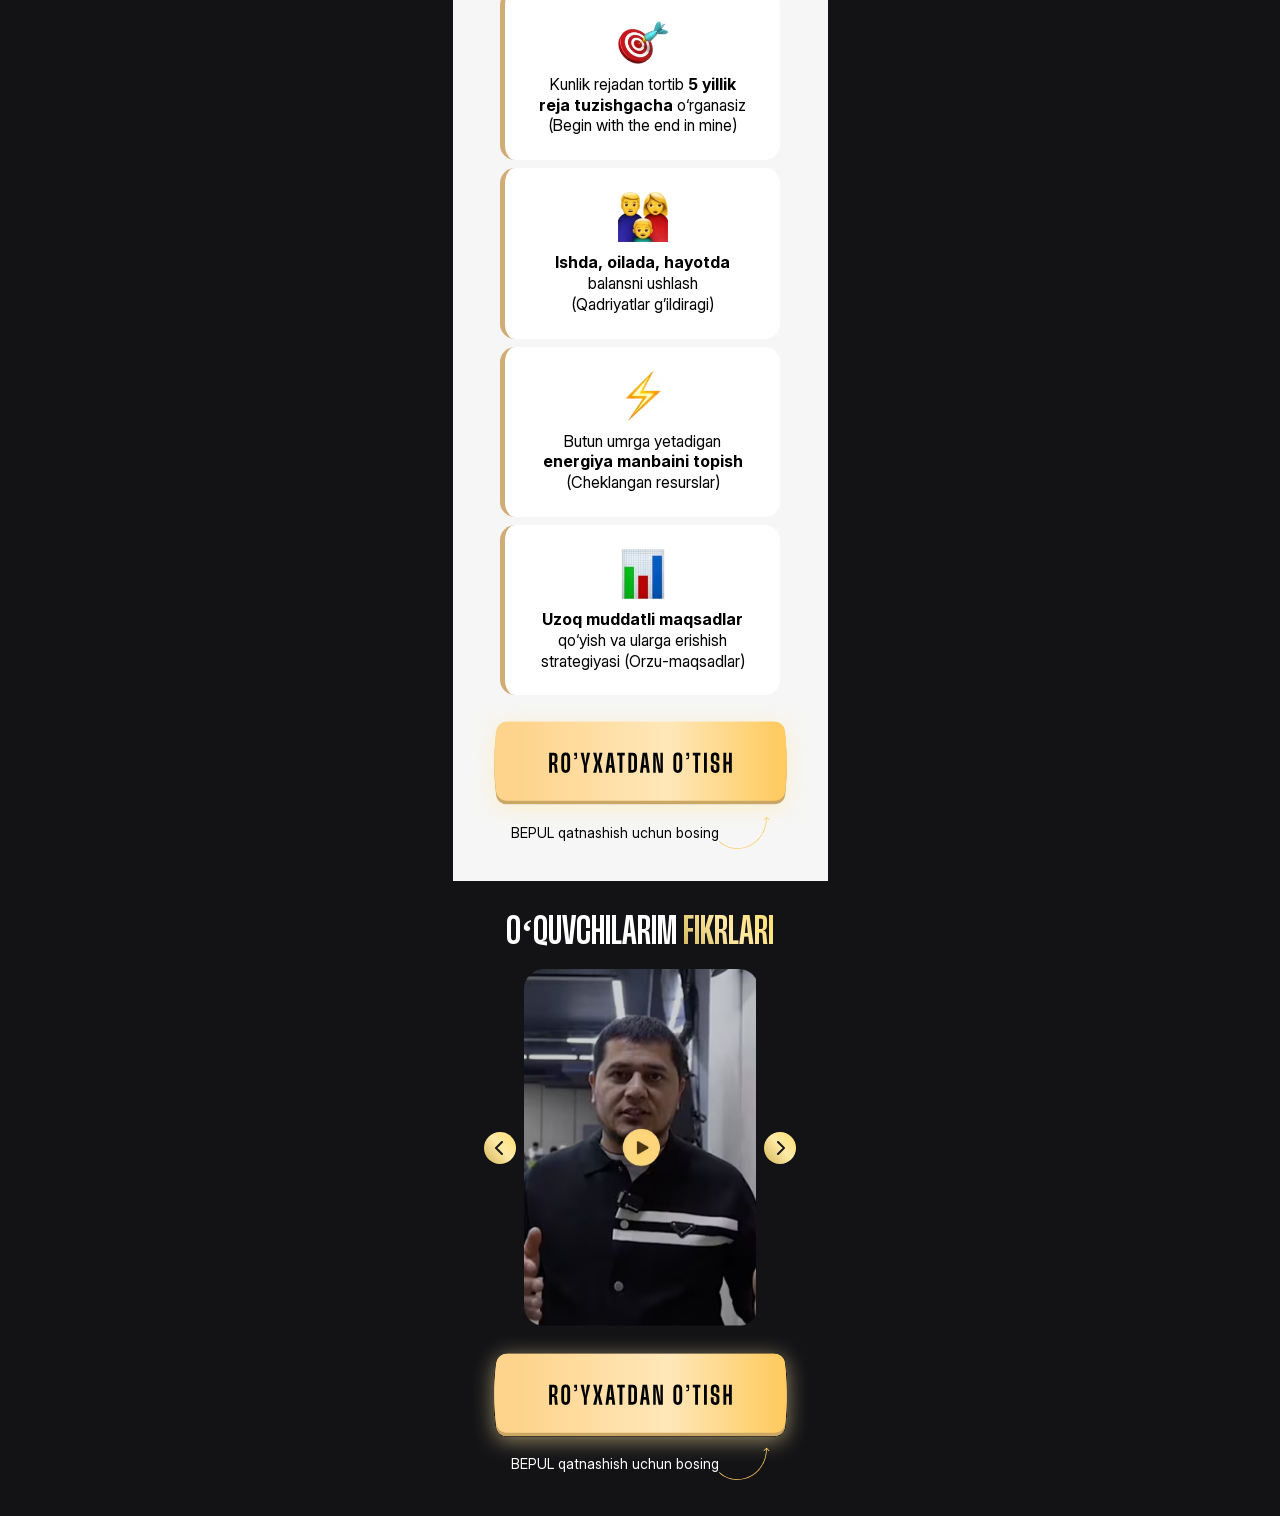
==== commit 37978a08: "addd" ====
--- a/index.html
+++ b/index.html
@@ -5,7 +5,7 @@
   <meta charset="UTF-8">
   <meta name="viewport" content="width=device-width, initial-scale=1.0">
   <title>a</title>
-  <style>
+  <style> 
     * {
       margin: 0;
       padding: 0;
@@ -502,7 +502,7 @@
     </section>
   </div>
 
-  <section class="bonus">
+  <section class="bonus">w
     <div class="bonus__container container">
       <h2 class="bonus__title">darsda qatnashganlar <br>
         uchun <span>bonuslar!</span></h2>
